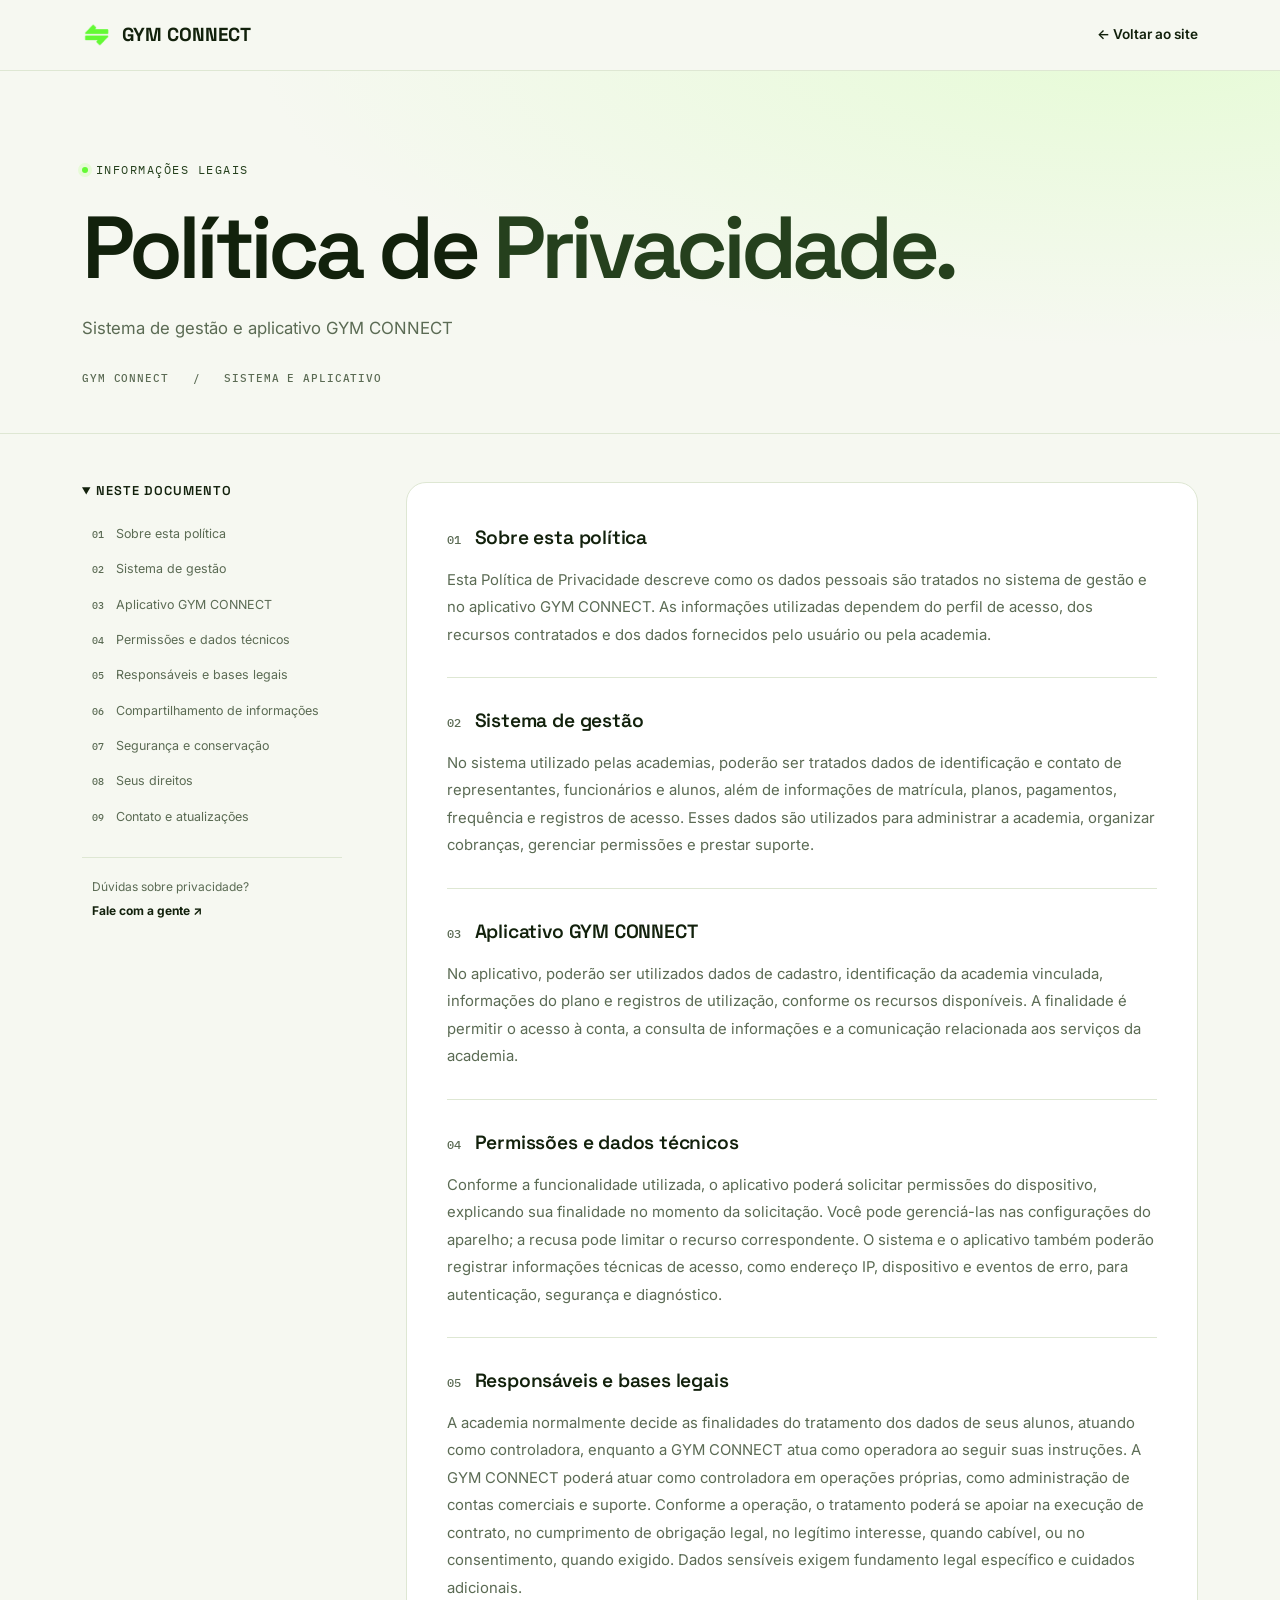
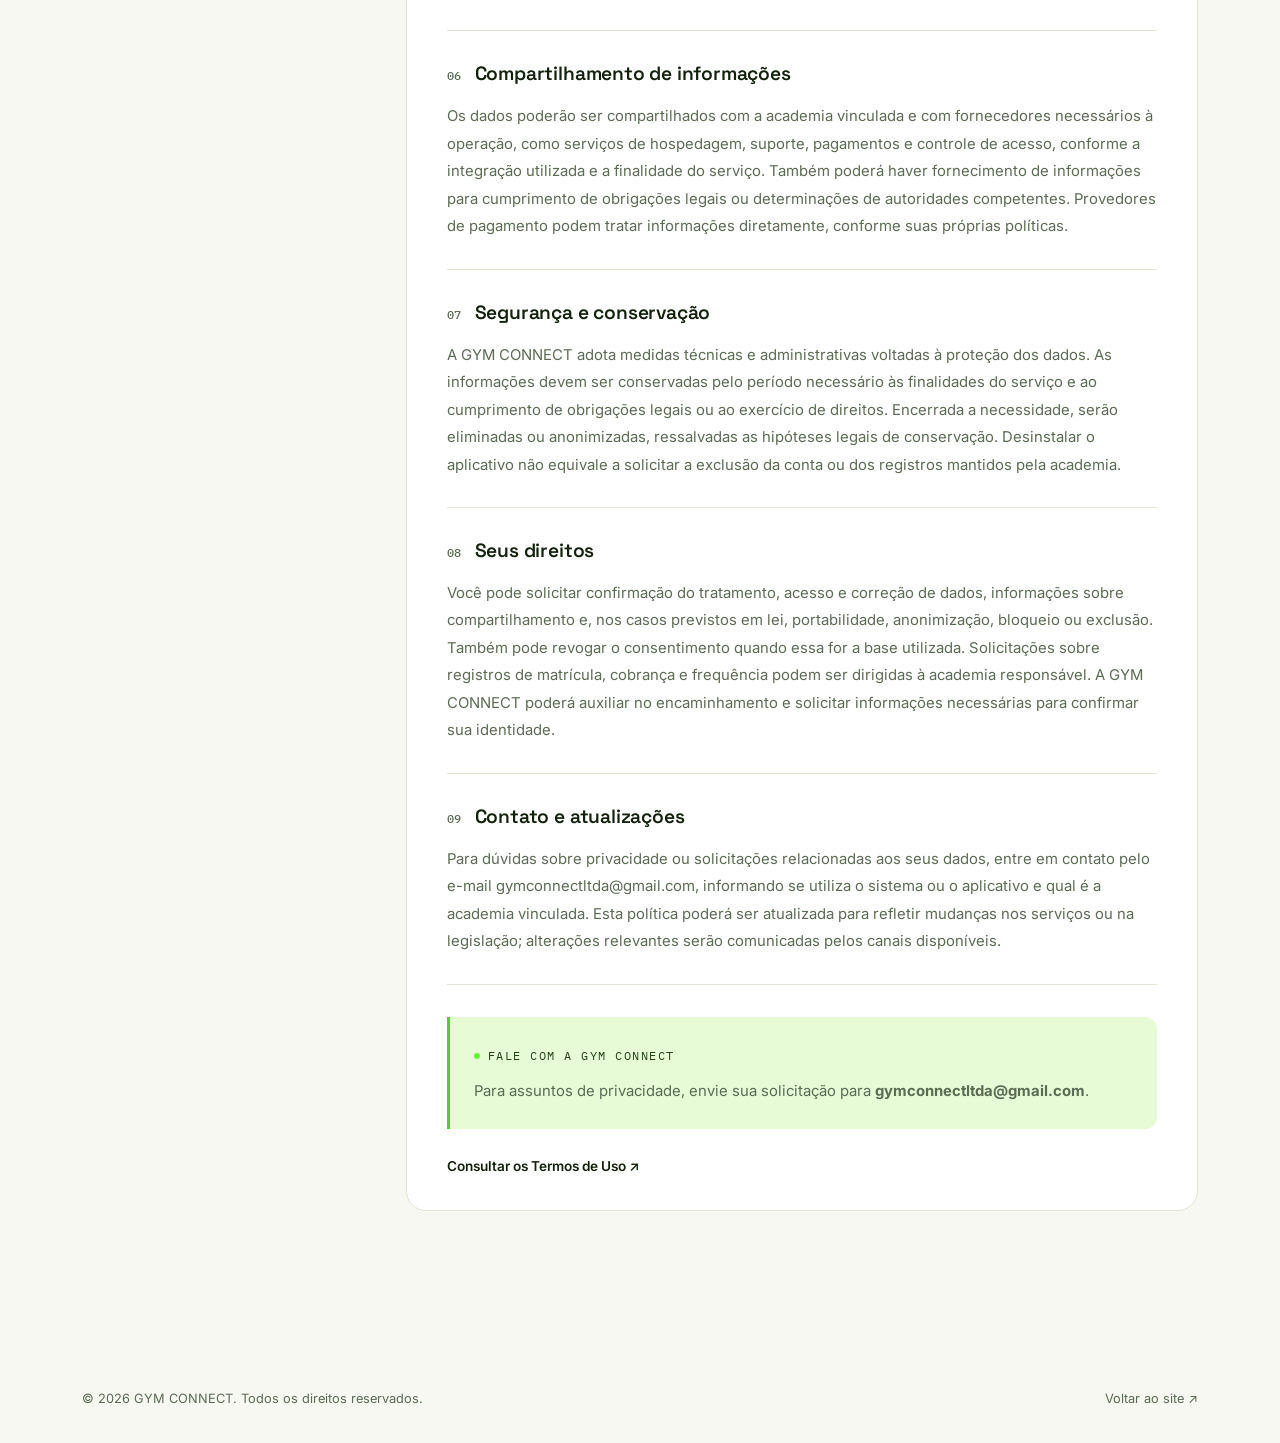
==== politica.html @ 322f6a2e "feat: create politcs" ====
<!doctype html>
<html lang="pt-BR">
  <head>
    <meta charset="UTF-8" />
    <meta name="viewport" content="width=device-width, initial-scale=1.0" />
    <title>Política de Privacidade — GYM CONNECT</title>
    <meta
      name="description"
      content="Política de Privacidade do sistema e do aplicativo GYM CONNECT."
    />
    <link rel="preconnect" href="https://fonts.googleapis.com" />
    <link rel="preconnect" href="https://fonts.gstatic.com" crossorigin />
    <link
      href="https://fonts.googleapis.com/css2?family=Space+Grotesk:wght@500;600;700&family=Inter:wght@400;500;600;700&family=IBM+Plex+Mono:wght@500&display=swap"
      rel="stylesheet"
    />
    <link rel="stylesheet" href="./assets/css/style.css" />
    <link rel="stylesheet" href="./assets/css/termos.css" />
  </head>
  <body id="topo">
    <a class="skip" href="#conteudo">Pular para a política</a>
    <header class="nav legal-nav">
      <div class="wrap nav-inner">
        <a href="./index.html" class="logo"
          ><span class="logo-mark"
            ><img src="./assets/img/logo.webp" alt="" /></span
          ><span class="logo-text">GYM CONNECT</span></a
        ><a class="back" href="./index.html">← Voltar ao site</a>
      </div>
    </header>
    <main id="conteudo">
      <div class="legal-hero">
        <div class="wrap">
          <span class="eyebrow">Informações legais</span>
          <h1>Política de <span>Privacidade.</span></h1>
          <p>Sistema de gestão e aplicativo GYM CONNECT</p>
          <div class="legal-meta">
            GYM CONNECT &nbsp; / &nbsp; Sistema e aplicativo
          </div>
        </div>
      </div>
      <div class="wrap legal-layout">
        <aside>
          <nav aria-label="Índice da política">
            <details open>
              <summary>Neste documento</summary>
              <ol>
                <li>
                  <a href="#visao-geral"><span>01</span> Sobre esta política</a>
                </li>
                <li>
                  <a href="#sistema"><span>02</span> Sistema de gestão</a>
                </li>
                <li>
                  <a href="#aplicativo"
                    ><span>03</span> Aplicativo GYM CONNECT</a
                  >
                </li>
                <li>
                  <a href="#permissoes"
                    ><span>04</span> Permissões e dados técnicos</a
                  >
                </li>
                <li>
                  <a href="#responsaveis"
                    ><span>05</span> Responsáveis e bases legais</a
                  >
                </li>
                <li>
                  <a href="#compartilhamento"
                    ><span>06</span> Compartilhamento de informações</a
                  >
                </li>
                <li>
                  <a href="#armazenamento"
                    ><span>07</span> Segurança e conservação</a
                  >
                </li>
                <li>
                  <a href="#direitos"><span>08</span> Seus direitos</a>
                </li>
                <li>
                  <a href="#contato"><span>09</span> Contato e atualizações</a>
                </li>
              </ol>
            </details>
          </nav>
          <a class="legal-help" href="mailto:gymconnectltda@gmail.com"
            >Dúvidas sobre privacidade?<strong>Fale com a gente ↗</strong></a
          >
        </aside>
        <article aria-label="Política de Privacidade">
          <section id="visao-geral">
            <h2><span>01</span> Sobre esta política</h2>
            <p>
              Esta Pol&#237;tica de Privacidade descreve como os dados pessoais
              s&#227;o tratados no sistema de gest&#227;o e no aplicativo GYM
              CONNECT. As informa&#231;&#245;es utilizadas dependem do perfil de
              acesso, dos recursos contratados e dos dados fornecidos pelo
              usu&#225;rio ou pela academia.
            </p>
          </section>
          <section id="sistema">
            <h2><span>02</span> Sistema de gestão</h2>
            <p>
              No sistema utilizado pelas academias, poder&#227;o ser tratados
              dados de identifica&#231;&#227;o e contato de representantes,
              funcion&#225;rios e alunos, al&#233;m de informa&#231;&#245;es de
              matr&#237;cula, planos, pagamentos, frequ&#234;ncia e registros de
              acesso. Esses dados s&#227;o utilizados para administrar a
              academia, organizar cobran&#231;as, gerenciar permiss&#245;es e
              prestar suporte.
            </p>
          </section>
          <section id="aplicativo">
            <h2><span>03</span> Aplicativo GYM CONNECT</h2>
            <p>
              No aplicativo, poder&#227;o ser utilizados dados de cadastro,
              identifica&#231;&#227;o da academia vinculada,
              informa&#231;&#245;es do plano e registros de
              utiliza&#231;&#227;o, conforme os recursos dispon&#237;veis. A
              finalidade &#233; permitir o acesso &#224; conta, a consulta de
              informa&#231;&#245;es e a comunica&#231;&#227;o relacionada aos
              servi&#231;os da academia.
            </p>
          </section>
          <section id="permissoes">
            <h2><span>04</span> Permissões e dados técnicos</h2>
            <p>
              Conforme a funcionalidade utilizada, o aplicativo poder&#225;
              solicitar permiss&#245;es do dispositivo, explicando sua
              finalidade no momento da solicita&#231;&#227;o. Voc&#234; pode
              gerenci&#225;-las nas configura&#231;&#245;es do aparelho; a
              recusa pode limitar o recurso correspondente. O sistema e o
              aplicativo tamb&#233;m poder&#227;o registrar
              informa&#231;&#245;es t&#233;cnicas de acesso, como endere&#231;o
              IP, dispositivo e eventos de erro, para autentica&#231;&#227;o,
              seguran&#231;a e diagn&#243;stico.
            </p>
          </section>
          <section id="responsaveis">
            <h2><span>05</span> Responsáveis e bases legais</h2>
            <p>
              A academia normalmente decide as finalidades do tratamento dos
              dados de seus alunos, atuando como controladora, enquanto a GYM
              CONNECT atua como operadora ao seguir suas instru&#231;&#245;es. A
              GYM CONNECT poder&#225; atuar como controladora em
              opera&#231;&#245;es pr&#243;prias, como administra&#231;&#227;o de
              contas comerciais e suporte. Conforme a opera&#231;&#227;o, o
              tratamento poder&#225; se apoiar na execu&#231;&#227;o de
              contrato, no cumprimento de obriga&#231;&#227;o legal, no
              leg&#237;timo interesse, quando cab&#237;vel, ou no consentimento,
              quando exigido. Dados sens&#237;veis exigem fundamento legal
              espec&#237;fico e cuidados adicionais.
            </p>
          </section>
          <section id="compartilhamento">
            <h2><span>06</span> Compartilhamento de informações</h2>
            <p>
              Os dados poder&#227;o ser compartilhados com a academia vinculada
              e com fornecedores necess&#225;rios &#224; opera&#231;&#227;o,
              como servi&#231;os de hospedagem, suporte, pagamentos e controle
              de acesso, conforme a integra&#231;&#227;o utilizada e a
              finalidade do servi&#231;o. Tamb&#233;m poder&#225; haver
              fornecimento de informa&#231;&#245;es para cumprimento de
              obriga&#231;&#245;es legais ou determina&#231;&#245;es de
              autoridades competentes. Provedores de pagamento podem tratar
              informa&#231;&#245;es diretamente, conforme suas pr&#243;prias
              pol&#237;ticas.
            </p>
          </section>
          <section id="armazenamento">
            <h2><span>07</span> Segurança e conservação</h2>
            <p>
              A GYM CONNECT adota medidas t&#233;cnicas e administrativas
              voltadas &#224; prote&#231;&#227;o dos dados. As
              informa&#231;&#245;es devem ser conservadas pelo per&#237;odo
              necess&#225;rio &#224;s finalidades do servi&#231;o e ao
              cumprimento de obriga&#231;&#245;es legais ou ao exerc&#237;cio de
              direitos. Encerrada a necessidade, ser&#227;o eliminadas ou
              anonimizadas, ressalvadas as hip&#243;teses legais de
              conserva&#231;&#227;o. Desinstalar o aplicativo n&#227;o equivale
              a solicitar a exclus&#227;o da conta ou dos registros mantidos
              pela academia.
            </p>
          </section>
          <section id="direitos">
            <h2><span>08</span> Seus direitos</h2>
            <p>
              Voc&#234; pode solicitar confirma&#231;&#227;o do tratamento,
              acesso e corre&#231;&#227;o de dados, informa&#231;&#245;es sobre
              compartilhamento e, nos casos previstos em lei, portabilidade,
              anonimiza&#231;&#227;o, bloqueio ou exclus&#227;o. Tamb&#233;m
              pode revogar o consentimento quando essa for a base utilizada.
              Solicita&#231;&#245;es sobre registros de matr&#237;cula,
              cobran&#231;a e frequ&#234;ncia podem ser dirigidas &#224;
              academia respons&#225;vel. A GYM CONNECT poder&#225; auxiliar no
              encaminhamento e solicitar informa&#231;&#245;es necess&#225;rias
              para confirmar sua identidade.
            </p>
          </section>
          <section id="contato">
            <h2><span>09</span> Contato e atualizações</h2>
            <p>
              Para d&#250;vidas sobre privacidade ou solicita&#231;&#245;es
              relacionadas aos seus dados, entre em contato pelo e-mail
              gymconnectltda@gmail.com, informando se utiliza o sistema ou o
              aplicativo e qual &#233; a academia vinculada. Esta pol&#237;tica
              poder&#225; ser atualizada para refletir mudan&#231;as nos
              servi&#231;os ou na legisla&#231;&#227;o; altera&#231;&#245;es
              relevantes ser&#227;o comunicadas pelos canais dispon&#237;veis.
            </p>
          </section>
          <div class="acceptance">
            <span class="eyebrow">Fale com a GYM CONNECT</span>
            <p>
              Para assuntos de privacidade, envie sua solicitação para
              <a href="mailto:gymconnectltda@gmail.com"
                ><strong>gymconnectltda@gmail.com</strong></a
              >.
            </p>
          </div>
          <a class="back" href="./termos.html">Consultar os Termos de Uso ↗</a>
        </article>
      </div>
    </main>
    <footer>
      <div class="wrap foot-bottom">
        <span>© 2026 GYM CONNECT. Todos os direitos reservados.</span
        ><a href="./index.html">Voltar ao site ↗</a>
      </div>
    </footer>
  </body>
</html>
---- assets/css/style.css ----
:root{
  --bg:#F6F8F1;
  --paper:#FFFFFF;
  --ink:#12210C;
  --forest:#1B2F15;
  --forest-2:#25401D;
  --lime:#64FA35;
  --lime-dim:#4FD227;
  --lime-soft:#E6FBD6;
  --line:#DEE7D3;
  --muted:#5B6B54;
  --muted-2:#9CB08F;
  --radius:20px;
  --disp:'Space Grotesk', sans-serif;
  --body:'Inter', sans-serif;
  --mono:'IBM Plex Mono', monospace;
}
*{box-sizing:border-box; margin:0; padding:0;}
html{scroll-behavior:smooth;}
body{
  background:var(--bg);
  color:var(--ink);
  font-family:var(--body);
  line-height:1.55;
  -webkit-font-smoothing:antialiased;
  overflow-x:hidden;
}
@media (prefers-reduced-motion: reduce){
  html{scroll-behavior:auto;}
  *{animation-duration:0.001ms !important; transition-duration:0.001ms !important;}
}
img,svg{display:block; max-width:100%;}
a{color:inherit; text-decoration:none;}
ul{list-style:none;}
section{position:relative;}
h1,h2,h3{font-family:var(--disp); font-weight:600; letter-spacing:-0.01em;}
.eyebrow{
  font-family:var(--mono); font-size:0.78rem; letter-spacing:0.12em; text-transform:uppercase;
  color:var(--forest-2); display:inline-flex; align-items:center; gap:8px;
}
.eyebrow::before{content:''; width:6px; height:6px; border-radius:50%; background:var(--lime); box-shadow:0 0 0 4px var(--lime-soft);}
.eyebrow.on-dark{color:var(--lime);}
.eyebrow.on-dark::before{box-shadow:0 0 0 4px rgba(100,250,53,0.18);}
.wrap{max-width:1180px; margin:0 auto; padding:0 32px;}
:focus-visible{outline:2px solid var(--forest-2); outline-offset:3px;}
button, .btn{font-family:var(--body); cursor:pointer;}

/* ---------- Buttons ---------- */
.btn{
  display:inline-flex; align-items:center; justify-content:center; gap:8px;
  padding:14px 26px; border-radius:100px; font-weight:600; font-size:0.95rem;
  border:1px solid transparent; transition:transform .25s ease, box-shadow .25s ease, background .25s ease;
  white-space:nowrap;
}
.btn-primary{background:var(--ink); color:var(--lime);}
.btn-primary:hover{transform:translateY(-2px); box-shadow:0 10px 24px rgba(18,33,12,0.25);}
.btn-primary svg{transition:transform .25s ease;}
.btn-primary:hover svg{transform:translateX(3px);}
.btn-ghost{background:transparent; color:var(--ink); border-color:var(--line);}
.btn-ghost:hover{border-color:var(--ink);}
.btn-lime{background:var(--lime); color:var(--ink);}
.btn-lime:hover{transform:translateY(-2px); box-shadow:0 12px 28px rgba(100,250,53,0.35);}
.btn-outline-dark{background:transparent; color:var(--lime); border-color:rgba(100,250,53,0.4);}
.btn-outline-dark:hover{background:rgba(100,250,53,0.08); border-color:var(--lime);}

/* ---------- Checkpoint rail (signature element) ---------- */
.rail{
  position:fixed; left:26px; top:50%; transform:translateY(-50%);
  display:flex; flex-direction:column; align-items:center; gap:0;
  z-index:40;
}
.rail-node{
  width:9px; height:9px; border-radius:50%; background:var(--line);
  position:relative; transition:background .4s ease, box-shadow .4s ease, transform .4s ease;
}
.rail-node::after{
  content:attr(data-label); position:absolute; left:20px; top:50%; transform:translateY(-50%);
  font-family:var(--mono); font-size:0.68rem; letter-spacing:0.06em; color:var(--muted);
  white-space:nowrap; opacity:0; transition:opacity .3s ease; pointer-events:none;
}
.rail-node.active{background:var(--lime); box-shadow:0 0 0 5px var(--lime-soft); transform:scale(1.15);}
.rail-node.active::after{opacity:1;}
.rail-line{width:1px; height:34px; background:var(--line);}
@media (max-width:1150px){ .rail{display:none;} }

/* ---------- Nav ---------- */
header.nav{
  position:fixed; top:0; left:0; right:0; z-index:50;
  padding:20px 0; transition:background .35s ease, padding .35s ease, box-shadow .35s ease, border-color .35s ease;
  border-bottom:1px solid transparent;
}
header.nav.scrolled{background:rgba(246,248,241,0.86); backdrop-filter:blur(14px); -webkit-backdrop-filter:blur(14px); padding:14px 0; border-color:var(--line);}
.nav-inner{display:flex; align-items:center; justify-content:space-between; gap:24px; flex-wrap:nowrap;}
.logo{display:flex; align-items:center; gap:10px; font-family:var(--disp); font-weight:700; font-size:1.18rem; min-width:0;}
.logo-mark{width:30px; height:30px; flex-shrink:0; display:flex; align-items:center; justify-content:center;}
.logo-mark img{width:100%; height:100%; object-fit:contain; display:block;}
.logo-text{white-space:nowrap; overflow:hidden; text-overflow:ellipsis;}
.nav-links{display:flex; align-items:center; gap:34px; font-size:0.93rem; font-weight:500;}
.nav-links a{position:relative; padding:4px 0; color:var(--ink);}
.nav-links a::after{content:''; position:absolute; left:0; bottom:0; width:0; height:1.5px; background:var(--lime-dim); transition:width .25s ease;}
.nav-links a:hover::after{width:100%;}
.nav-cta{display:flex; align-items:center; gap:10px; font-size:0.93rem; font-weight:600; white-space:nowrap; flex-shrink:0;}
.nav-link-plain{color:var(--ink); opacity:0.8; transition:opacity .2s ease;}
.nav-link-plain:hover{opacity:1;}
.nav-cta-sep{color:var(--muted-2); font-weight:400;}
.nav-link-accent{color:var(--forest-2); position:relative; padding-bottom:2px;}
.nav-link-accent::after{content:''; position:absolute; left:0; bottom:0; width:0; height:1.5px; background:var(--lime-dim); transition:width .25s ease;}
.nav-link-accent:hover::after{width:100%;}
.nav-toggle{display:none; background:none; border:none; padding:6px; flex-shrink:0;}
.nav-toggle span{display:block; width:22px; height:2px; background:var(--ink); margin:5px 0; transition:all .3s ease;}
.mobile-auth{display:flex; flex-direction:column; align-items:flex-start; gap:16px; margin-top:6px;}
.mobile-auth .nav-link-plain{font-family:var(--disp); font-size:1.3rem; font-weight:600; opacity:1;}
.mobile-auth .btn{width:100%; justify-content:center;}
@media (max-width:920px){
  .nav-links{display:none;}
  .nav-toggle{display:block;}
}
@media (max-width:640px){
  .nav-cta{display:none;}
}

.mobile-menu{
  position:fixed; inset:0; background:var(--bg); z-index:60; padding:100px 32px 40px;
  display:flex; flex-direction:column; gap:28px; transform:translateY(-100%); transition:transform .4s ease;
}
.mobile-menu.open{transform:translateY(0);}
.mobile-menu a{font-family:var(--disp); font-size:1.6rem; font-weight:600;}
.mobile-close{position:absolute; top:22px; right:28px; background:none; border:none; font-size:1.8rem; line-height:1;}

/* ---------- Reveal ---------- */
.reveal{opacity:0; transform:translateY(26px); transition:opacity .8s ease, transform .8s ease;}
.reveal.in-view{opacity:1; transform:translateY(0);}
.reveal-delay-1{transition-delay:.08s;}
.reveal-delay-2{transition-delay:.16s;}
.reveal-delay-3{transition-delay:.24s;}

/* ---------- Hero ---------- */
.hero{padding:180px 0 100px; position:relative; overflow:hidden;}
.hero-grid-bg{
  position:absolute; inset:0; z-index:0; opacity:0.5;
  background-image:linear-gradient(var(--line) 1px, transparent 1px), linear-gradient(90deg, var(--line) 1px, transparent 1px);
  background-size:64px 64px;
  mask-image:radial-gradient(ellipse 60% 50% at 70% 20%, black 10%, transparent 70%);
}
.hero-inner{position:relative; z-index:1; display:grid; grid-template-columns:1.05fr 0.95fr; gap:40px; align-items:center;}
.hero-copy h1{
  font-size:clamp(2.4rem, 4.4vw, 3.7rem); line-height:1.06; margin:20px 0 22px; max-width:12ch;
}
.hero-copy h1 .hl{color:var(--forest-2); position:relative; white-space:nowrap;}
.hero-copy h1 .hl::after{
  content:''; position:absolute; left:0; right:0; bottom:6px; height:12px; background:var(--lime); z-index:-1; opacity:0.55;
}
.hero-copy p.lead{font-size:1.13rem; color:var(--muted); max-width:44ch; margin-bottom:34px;}
.hero-ctas{display:flex; gap:14px; flex-wrap:wrap; margin-bottom:38px;}
.hero-trust{display:flex; align-items:center; gap:18px; font-family:var(--mono); font-size:0.76rem; color:var(--muted); letter-spacing:0.03em;}
.hero-trust .dot{width:5px; height:5px; border-radius:50%; background:var(--muted-2);}

.hero-visual{position:relative;}
.dash-card{
  background:var(--paper); border-radius:22px; border:1px solid var(--line);
  box-shadow:0 30px 70px -25px rgba(18,33,12,0.28);
  overflow:hidden; transform:rotate(1.2deg);
  position:relative; z-index:1;
}
.dash-topbar{display:flex; align-items:center; gap:8px; padding:14px 18px; border-bottom:1px solid var(--line);}
.dash-topbar .tdot{width:8px; height:8px; border-radius:50%; background:var(--line);}
.dash-topbar .tlabel{margin-left:8px; font-family:var(--mono); font-size:0.72rem; color:var(--muted-2);}
.dash-body{display:grid; grid-template-columns:74px 1fr; min-height:280px;}
.dash-side{background:var(--forest); padding:18px 0; display:flex; flex-direction:column; align-items:center; gap:18px;}
.dash-side .ic{width:30px; height:30px; border-radius:9px; background:rgba(255,255,255,0.08); display:flex; align-items:center; justify-content:center;}
.dash-side .ic.active{background:var(--lime);}
.dash-main{padding:20px;}
.dash-kpis{display:grid; grid-template-columns:repeat(3,1fr); gap:10px; margin-bottom:16px;}
.kpi{background:var(--bg); border-radius:12px; padding:12px;}
.kpi .n{font-family:var(--disp); font-size:1.35rem; font-weight:700;}
.kpi .l{font-family:var(--mono); font-size:0.62rem; color:var(--muted); text-transform:uppercase; letter-spacing:0.04em; margin-top:2px;}
.dash-chart{background:var(--bg); border-radius:12px; padding:14px; display:flex; align-items:flex-end; gap:6px; height:96px;}
.dash-chart i{flex:1; background:linear-gradient(180deg, var(--lime), var(--lime-dim)); border-radius:4px 4px 0 0; opacity:0.9;}
.float-chip{
  position:absolute; background:var(--paper); border:1px solid var(--line); border-radius:14px;
  padding:10px 14px; box-shadow:0 16px 34px -14px rgba(18,33,12,0.3); display:flex; align-items:center; gap:10px;
  animation:floaty 5s ease-in-out infinite; z-index:2;
}
.float-chip .fdot{width:8px; height:8px; border-radius:50%; background:var(--lime);}
.float-chip span{font-family:var(--mono); font-size:0.72rem; font-weight:500;}
.chip-access{top:-18px; right:-14px; animation-delay:0.3s;}
.chip-pay{bottom:20px; left:-30px; animation-delay:1.1s;}
@keyframes floaty{0%,100%{transform:translateY(0);}50%{transform:translateY(-10px);}}
@media (max-width:920px){
  .hero{padding:130px 0 70px;}
  .hero-inner{grid-template-columns:1fr; gap:56px;}
  .hero-copy h1{max-width:none;}
  .float-chip{display:none;}
}

/* ---------- Section shell ---------- */
.section{padding:120px 0;}
.section-head{max-width:640px; margin-bottom:64px;}
.section-head h2{font-size:clamp(1.9rem, 3vw, 2.6rem); margin-top:16px; line-height:1.15;}
.section-head p{color:var(--muted); font-size:1.05rem; margin-top:16px;}
@media (max-width:720px){ .section{padding:80px 0;} .section-head{margin-bottom:44px;} }

/* ---------- Problem section ---------- */
.problem{background:var(--paper); border-top:1px solid var(--line); border-bottom:1px solid var(--line);}
.problem-grid{display:grid; grid-template-columns:repeat(4,1fr); gap:1px; background:var(--line); border:1px solid var(--line); border-radius:var(--radius); overflow:hidden;}
.problem-cell{background:var(--paper); padding:30px 26px; min-height:170px; display:flex; flex-direction:column; justify-content:space-between;}
.problem-cell .pi{width:34px; height:34px;}
.problem-cell p{font-size:0.95rem; font-weight:500; margin-top:20px;}
@media (max-width:920px){ .problem-grid{grid-template-columns:repeat(2,1fr);} }
@media (max-width:560px){ .problem-grid{grid-template-columns:1fr;} }

.bridge{padding:90px 0; text-align:center;}
.bridge p{font-family:var(--disp); font-size:clamp(1.5rem,2.6vw,2.1rem); max-width:820px; margin:0 auto; line-height:1.3;}
.bridge p .lime{color:var(--forest-2); background:var(--lime-soft); padding:0 6px; border-radius:6px;}

/* ---------- Features bento ---------- */
.bento{display:grid; grid-template-columns:repeat(6,1fr); gap:20px;}
.feat{background:var(--paper); border:1px solid var(--line); border-radius:var(--radius); padding:30px; display:flex; flex-direction:column; transition:transform .3s ease, box-shadow .3s ease;}
.feat:hover{transform:translateY(-4px); box-shadow:0 22px 40px -22px rgba(18,33,12,0.25);}
.feat h3{font-size:1.2rem; margin:18px 0 8px;}
.feat p{color:var(--muted); font-size:0.94rem;}
.feat-icon{width:38px; height:38px; border-radius:11px; background:var(--lime-soft); display:flex; align-items:center; justify-content:center;}
.feat-icon svg{width:20px; height:20px;}
.f-1{grid-column:span 3; grid-row:span 2;}
.f-2{grid-column:span 3;}
.f-3{grid-column:span 2;}
.f-4{grid-column:span 2;}
.f-5{grid-column:span 2;}
.f-6{grid-column:span 3;}
.f-1{background:var(--forest); color:#fff; justify-content:space-between;}
.f-1 h3{color:#fff;}
.f-1 p{color:rgba(255,255,255,0.68);}
.f-1 .feat-icon{background:rgba(100,250,53,0.16);}
.mini-list{display:flex; flex-direction:column; gap:10px; margin-top:22px;}
.mini-list li{display:flex; align-items:center; gap:10px; font-family:var(--mono); font-size:0.78rem; color:rgba(255,255,255,0.75); padding:10px 12px; background:rgba(255,255,255,0.05); border-radius:10px;}
.mini-list li b{color:#fff; font-weight:600;}
.mini-list .ok{width:14px; height:14px; border-radius:50%; background:var(--lime); flex-shrink:0;}
@media (max-width:980px){
  .bento{grid-template-columns:repeat(2,1fr);}
  .f-1,.f-2,.f-3,.f-4,.f-5,.f-6{grid-column:span 2;}
  .f-1{grid-row:auto;}
}

/* ---------- Access control (signature section) ---------- */
.access{background:var(--forest); color:#fff; overflow:hidden; position:relative;}
.access::before{
  content:''; position:absolute; top:-30%; right:-10%; width:60%; height:160%;
  background:radial-gradient(circle, rgba(100,250,53,0.14), transparent 65%); pointer-events:none;
}
.access-inner{position:relative; z-index:1;}
.access .section-head p{color:rgba(255,255,255,0.65);}
.access .section-head h2{color:#fff;}
.flow{display:flex; align-items:stretch; gap:0; margin-top:20px; flex-wrap:wrap;}
.flow-step{
  flex:1; min-width:220px; background:rgba(255,255,255,0.04); border:1px solid rgba(255,255,255,0.1);
  border-radius:16px; padding:26px 22px; position:relative; transition:background .3s ease, border-color .3s ease;
}
.flow-step:hover{background:rgba(255,255,255,0.07); border-color:rgba(100,250,53,0.4);}
.flow-step .fn{font-family:var(--mono); font-size:0.72rem; color:var(--lime); letter-spacing:0.08em;}
.flow-step h4{font-family:var(--disp); font-size:1.08rem; margin:14px 0 8px; font-weight:600;}
.flow-step p{font-size:0.88rem; color:rgba(255,255,255,0.6);}
.flow-arrow{display:flex; align-items:center; justify-content:center; width:44px; flex-shrink:0; color:var(--lime); opacity:0.7;}
@media (max-width:860px){
  .flow{flex-direction:column;}
  .flow-arrow{width:100%; height:30px; transform:rotate(90deg);}
}
.access-tag{
  display:inline-flex; align-items:center; gap:8px; margin-top:56px; padding:10px 16px;
  border:1px solid rgba(100,250,53,0.35); border-radius:100px; font-family:var(--mono); font-size:0.78rem; color:var(--lime);
}

/* ---------- Watermark logo (brand accent) ---------- */
.watermark{
  position:absolute; z-index:0; pointer-events:none; user-select:none;
  filter:brightness(0) saturate(100%) invert(1);
}
.access .watermark{
  right:-6%; top:50%; transform:translateY(-50%) rotate(-6deg);
  width:min(48vw, 620px); opacity:0.06; mix-blend-mode:screen;
}
.hero .watermark{
  left:-8%; bottom:-18%; width:min(38vw, 460px); opacity:0.05;
  filter:brightness(0) saturate(100%);
}
@media (max-width:920px){
  .access .watermark{width:70vw; opacity:0.05; right:-20%;}
  .hero .watermark{display:none;}
}

/* ---------- Feature detail rows (alunos / financeiro / filiais) ---------- */
.detail-row{display:grid; grid-template-columns:1fr 1fr; gap:70px; align-items:center; padding:100px 0; border-top:1px solid var(--line);}
.detail-row.rev{grid-template-columns:1fr 1fr;}
.detail-row.rev .detail-visual{order:2;}
.detail-row.rev .detail-copy{order:1;}
.detail-copy h3{font-size:clamp(1.6rem,2.6vw,2.15rem); margin:16px 0 16px; line-height:1.2;}
.detail-copy p{color:var(--muted); font-size:1.02rem; margin-bottom:22px; max-width:46ch;}
.detail-copy ul{display:flex; flex-direction:column; gap:12px;}
.detail-copy li{display:flex; align-items:flex-start; gap:10px; font-size:0.94rem;}
.detail-copy li svg{flex-shrink:0; margin-top:2px;}
@media (max-width:900px){
  .detail-row, .detail-row.rev{grid-template-columns:1fr; gap:36px; padding:70px 0;}
  .detail-row.rev .detail-visual{order:1;}
  .detail-row.rev .detail-copy{order:2;}
}

.panel{background:var(--paper); border:1px solid var(--line); border-radius:var(--radius); padding:22px; box-shadow:0 26px 60px -30px rgba(18,33,12,0.25);}
.panel-head{display:flex; justify-content:space-between; align-items:center; margin-bottom:16px;}
.panel-head .ptitle{font-family:var(--mono); font-size:0.72rem; color:var(--muted); text-transform:uppercase; letter-spacing:0.05em;}
.row-item{display:flex; align-items:center; gap:12px; padding:12px; border-radius:10px; background:var(--bg); margin-bottom:8px;}
.avatar{width:32px; height:32px; border-radius:50%; background:var(--lime-soft); flex-shrink:0;}
.row-item .rt{flex:1;}
.row-item .rt .rname{font-size:0.88rem; font-weight:600;}
.row-item .rt .rsub{font-size:0.74rem; color:var(--muted);}
.status{font-family:var(--mono); font-size:0.68rem; padding:4px 9px; border-radius:100px;}
.status.ok{background:var(--lime-soft); color:var(--forest-2);}
.status.warn{background:#FFE9C7; color:#8A5A00;}

.fin-graph{display:flex; align-items:flex-end; gap:8px; height:150px; padding:10px 4px;}
.fin-graph .bar{flex:1; border-radius:6px 6px 0 0; background:var(--line); position:relative;}
.fin-graph .bar.up{background:linear-gradient(180deg, var(--lime), var(--lime-dim));}
.branch-map{position:relative; height:220px; background:var(--bg); border-radius:14px; overflow:hidden;}
.branch-pin{position:absolute; width:14px; height:14px; border-radius:50%; background:var(--forest-2); box-shadow:0 0 0 6px var(--lime-soft);}
.branch-pin::after{content:attr(data-city); position:absolute; top:20px; left:50%; transform:translateX(-50%); font-family:var(--mono); font-size:0.65rem; white-space:nowrap; color:var(--muted);}

/* ---------- Benefits ---------- */
.benefits{background:var(--paper); border-top:1px solid var(--line); border-bottom:1px solid var(--line);}
.benefit-grid{display:grid; grid-template-columns:repeat(4,1fr); gap:1px; background:var(--line); border-radius:var(--radius); overflow:hidden; border:1px solid var(--line);}
.benefit{background:var(--paper); padding:32px 24px;}
.benefit .bnum{font-family:var(--mono); font-size:0.7rem; color:var(--lime-dim);}
.benefit h4{font-family:var(--disp); font-size:1.05rem; margin:14px 0 8px;}
.benefit p{font-size:0.88rem; color:var(--muted);}
@media (max-width:920px){ .benefit-grid{grid-template-columns:repeat(2,1fr);} }
@media (max-width:560px){ .benefit-grid{grid-template-columns:1fr;} }

/* ---------- Social proof placeholder ---------- */
.proof{text-align:center;}
.proof-box{
  border:1px dashed var(--muted-2); border-radius:var(--radius); padding:60px 30px; max-width:720px; margin:0 auto;
  background:repeating-linear-gradient(135deg, var(--paper), var(--paper) 10px, #F0F5EA 10px, #F0F5EA 11px);
}
.proof-box h3{font-size:1.3rem; margin-bottom:10px;}
.proof-box p{color:var(--muted); max-width:44ch; margin:0 auto;}

/* ---------- Final CTA ---------- */
.final-cta{background:var(--ink); color:#fff; border-radius:28px; margin:0 32px 0; padding:80px 50px; text-align:center; position:relative; overflow:hidden;}
.final-cta::before{content:''; position:absolute; inset:0; background:radial-gradient(ellipse 60% 80% at 50% -10%, rgba(100,250,53,0.22), transparent 60%);}
.final-cta-inner{position:relative; z-index:1;}
.final-cta h2{font-size:clamp(2rem,4vw,2.9rem); max-width:16ch; margin:18px auto 20px; line-height:1.1;}
.final-cta p{color:rgba(255,255,255,0.65); max-width:46ch; margin:0 auto 34px;}
.final-cta .btns{display:flex; gap:14px; justify-content:center; flex-wrap:wrap;}

/* ---------- Footer ---------- */
footer{padding:70px 0 34px;}
.foot-top{display:grid; grid-template-columns:1.4fr repeat(3,1fr); gap:40px; padding-bottom:50px; border-bottom:1px solid var(--line);}
.foot-brand p{color:var(--muted); font-size:0.9rem; margin-top:14px; max-width:32ch;}
.foot-col h5{font-family:var(--mono); font-size:0.72rem; text-transform:uppercase; letter-spacing:0.06em; color:var(--muted); margin-bottom:16px;}
.foot-col ul{display:flex; flex-direction:column; gap:10px;}
.foot-col a{font-size:0.9rem; color:var(--ink); opacity:0.8; word-break:break-word;}
.foot-col a:hover{opacity:1; color:var(--forest-2);}
.foot-bottom{display:flex; justify-content:space-between; align-items:center; padding-top:28px; font-size:0.8rem; color:var(--muted); flex-wrap:wrap; gap:14px;}
@media (max-width:800px){ .foot-top{grid-template-columns:1fr 1fr; gap:32px;} .final-cta{margin:0 16px; padding:60px 26px;} }

/* ---------- Modal: Agendar demonstração ---------- */
.modal-overlay{
  position:fixed; inset:0; z-index:200; display:flex; align-items:center; justify-content:center; padding:20px;
  background:rgba(18,33,12,0.55); backdrop-filter:blur(6px); -webkit-backdrop-filter:blur(6px);
  opacity:0; visibility:hidden; pointer-events:none; transition:opacity .3s ease, visibility .3s ease;
}
.modal-overlay.open{opacity:1; visibility:visible; pointer-events:auto;}
.modal-box{
  background:var(--paper); border-radius:var(--radius); padding:36px; max-width:420px; width:100%;
  max-height:88vh; overflow-y:auto; position:relative; box-shadow:0 40px 90px -30px rgba(18,33,12,0.4);
  transform:translateY(16px) scale(0.98); transition:transform .3s ease;
}
.modal-overlay.open .modal-box{transform:translateY(0) scale(1);}
.modal-close{
  position:absolute; top:14px; right:14px; width:34px; height:34px; border-radius:50%;
  background:var(--bg); border:1px solid var(--line); font-size:1.4rem; line-height:1; color:var(--muted);
  display:flex; align-items:center; justify-content:center; cursor:pointer; transition:color .2s ease, border-color .2s ease;
}
.modal-close:hover{color:var(--ink); border-color:var(--ink);}
.modal-box h3{font-size:1.4rem; margin:14px 0 8px; line-height:1.22; font-family:var(--disp);}
.modal-sub{color:var(--muted); font-size:0.92rem; margin-bottom:24px;}
.modal-form{display:flex; flex-direction:column; gap:16px;}
.modal-form[hidden]{display:none;}
.modal-form .field{display:flex; flex-direction:column; gap:6px;}
.modal-form label{font-family:var(--mono); font-size:0.7rem; text-transform:uppercase; letter-spacing:0.05em; color:var(--muted);}
.modal-form input{
  padding:13px 14px; border-radius:12px; border:1px solid var(--line); background:var(--bg);
  font-family:var(--body); font-size:0.95rem; color:var(--ink); transition:border-color .2s ease, background .2s ease;
  width:100%;
}
.modal-form input:focus{outline:none; border-color:var(--lime-dim); background:var(--paper);}
.modal-submit{width:100%; justify-content:center; margin-top:4px;}
.modal-success{display:flex; flex-direction:column; align-items:center; text-align:center; padding:16px 4px 4px;}
.modal-success[hidden]{display:none;}
.modal-success svg{margin:0 auto;}
.modal-success h4{font-family:var(--disp); font-size:1.2rem; margin:14px 0 6px; width:100%;}
.modal-success p{color:var(--muted); font-size:0.92rem; max-width:32ch; margin:0 auto;}
body.modal-open{overflow:hidden;}
@media (max-width:480px){
  .modal-box{padding:26px 20px; border-radius:16px;}
}

/* ---------- Correções gerais de responsividade (mobile) ---------- */
@media (max-width:600px){
  .nav-inner{gap:10px;}
  .btn{white-space:normal;}
}
@media (max-width:480px){
  .wrap{padding:0 20px;}

  /* Header: logo nunca quebra linha, encolhe o quanto precisar */
  .nav-inner{gap:8px;}
  .logo{font-size:clamp(0.92rem, 4.6vw, 1.02rem); gap:8px;}
  .logo-mark{width:26px; height:26px;}

  /* Hero */
  .hero{padding:112px 0 56px;}
  .hero-copy h1{font-size:clamp(1.9rem,8vw,2.4rem); margin:16px 0 16px;}
  .hero-copy p.lead{font-size:1rem; margin-bottom:26px;}
  .hero-ctas{flex-direction:column; align-items:stretch; gap:12px; margin-bottom:28px;}
  .hero-ctas .btn{width:100%; text-align:center;}
  .dash-body{grid-template-columns:56px 1fr;}
  .dash-kpis{gap:6px;}
  .kpi{padding:9px;}
  .kpi .n{font-size:1.08rem;}
  .kpi .l{font-size:0.56rem;}

  /* Fluxo de acesso (cards que tinham min-width fixo e vazavam a tela) */
  .flow-step{min-width:0;}

  /* Blocos de detalhe (alunos/financeiro/filiais) */
  .detail-row, .detail-row.rev{padding:52px 0;}
  .detail-copy h3{font-size:1.5rem;}

  /* CTA final */
  .final-cta{margin:0 12px; padding:48px 20px; border-radius:20px;}
  .final-cta .btns{flex-direction:column; width:100%;}
  .final-cta .btns .btn{width:100%;}

  /* Rodapé: fontes menores, sem estourar largura da tela */
  footer{padding:56px 0 28px;}
  .foot-brand .logo{font-size:1.05rem;}
  .foot-brand p{font-size:0.85rem; max-width:none;}
  .foot-top{grid-template-columns:1fr; gap:30px; padding-bottom:34px;}
  .foot-col h5{font-size:0.68rem; margin-bottom:12px;}
  .foot-col ul{gap:8px;}
  .foot-col a{font-size:0.85rem; word-break:break-word;}
  .foot-bottom{flex-direction:column; align-items:flex-start; gap:8px; font-size:0.74rem; padding-top:22px;}

  /* Menu mobile com respiro melhor em telas bem pequenas */
  .mobile-menu{padding:90px 24px 32px;}
  .mobile-menu a{font-size:1.35rem;}
}
---- assets/css/termos.css ----
.legal-nav {
  background: var(--bg);
  border-bottom: 1px solid var(--line) !important;
}
.back {
  font-size: 0.85rem;
  font-weight: 600;
}
.back:hover {
  text-decoration: underline;
}
.skip {
  position: fixed;
  top: -100px;
  left: 20px;
  z-index: 100;
  background: var(--ink);
  color: var(--lime);
  padding: 12px 20px;
}
.skip:focus {
  top: 12px;
}
.legal-hero {
  padding: 155px 0 48px;
  border-bottom: 1px solid var(--line);
  background: radial-gradient(
    ellipse at 90% 10%,
    var(--lime-soft),
    transparent 55%
  );
}
.legal-hero h1 {
  font-size: clamp(3rem, 7vw, 5.5rem);
  line-height: 1.08;
  letter-spacing: -0.055em;
  margin: 20px 0;
}
.legal-hero h1 span {
  color: var(--forest-2);
}
.legal-hero p {
  color: var(--muted);
  font-size: 1.05rem;
}
.legal-meta {
  margin-top: 30px;
  font: 500 0.7rem var(--mono);
  text-transform: uppercase;
  letter-spacing: 0.08em;
  color: var(--muted);
}
.legal-layout {
  display: grid;
  grid-template-columns: 260px minmax(0, 1fr);
  gap: 64px;
  align-items: start;
  padding-top: 48px;
  padding-bottom: 80px;
}
.legal-layout aside {
  position: sticky;
  top: 104px;
}
.legal-layout summary {
  font: 600 0.8rem var(--disp);
  text-transform: uppercase;
  letter-spacing: 0.08em;
  cursor: pointer;
  padding-bottom: 18px;
}
.legal-layout ol {
  list-style: none;
  display: grid;
  gap: 2px;
}
.legal-layout li a {
  display: flex;
  align-items: baseline;
  gap: 12px;
  padding: 7px 10px;
  border-radius: 6px;
  font-size: 0.78rem;
  color: var(--muted);
}
.legal-layout li a span {
  font: 500 0.65rem var(--mono);
  color: var(--muted);
}
.legal-layout li a:hover,
.legal-layout li a:focus-visible {
  background: var(--lime-soft);
  color: var(--ink);
}
.legal-help {
  display: block;
  margin-top: 24px;
  padding: 20px 10px 0;
  border-top: 1px solid var(--line);
  font-size: 0.75rem;
  color: var(--muted);
}
.legal-help strong {
  display: block;
  color: var(--ink);
  margin-top: 5px;
}
.legal-layout article {
  background: var(--paper);
  border: 1px solid var(--line);
  border-radius: var(--radius);
  padding: 12px 40px 32px;
  min-width: 0;
}
.legal-layout section {
  padding: 28px 0;
  border-bottom: 1px solid var(--line);
  scroll-margin-top: 100px;
}
.legal-layout h2 {
  font-size: 1.2rem;
  display: flex;
  align-items: baseline;
  gap: 14px;
  margin-bottom: 14px;
}
.legal-layout h2 span {
  font: 500 0.75rem var(--mono);
  color: var(--muted);
}
.legal-layout article p {
  font-size: 0.93rem;
  line-height: 1.85;
  color: var(--muted);
  overflow-wrap: break-word;
}
.legal-layout section:target h2 span {
  background: var(--lime);
  color: var(--ink);
  box-shadow: 0 0 0 5px var(--lime);
  border-radius: 2px;
}
.acceptance {
  background: var(--lime-soft);
  border-left: 3px solid var(--lime-dim);
  border-radius: 0 12px 12px 0;
  margin: 32px 0 24px;
  padding: 24px;
}
.acceptance p {
  margin-top: 12px;
}
@media (min-width: 901px) and (max-height: 850px) {
  .legal-layout aside nav {
    max-height: calc(100dvh - 240px);
    overflow-y: auto;
  }
}
@media (max-width: 900px) {
  .legal-layout {
    grid-template-columns: 1fr;
    gap: 24px;
  }
  .legal-layout aside {
    position: static;
  }
  .legal-layout aside nav {
    padding: 20px;
    background: var(--lime-soft);
    border-radius: 12px;
  }
  .legal-layout ol {
    grid-template-columns: repeat(2, minmax(0, 1fr));
  }
  .legal-help {
    display: none;
  }
  .legal-layout article {
    padding: 8px 28px 28px;
  }
}
@media (max-width: 540px) {
  .legal-hero {
    padding-top: 125px;
  }
  .legal-layout {
    padding-top: 24px;
    padding-bottom: 48px;
  }
  .legal-layout ol {
    grid-template-columns: 1fr;
  }
  .legal-layout article {
    padding: 4px 20px 24px;
  }
  .legal-layout h2 {
    font-size: 1.1rem;
  }
  .acceptance {
    padding: 18px;
  }
  .back {
    font-size: 0.75rem;
  }
  .legal-nav .logo {
    font-size: 0.95rem;
  }
  .legal-nav .nav-inner {
    gap: 14px;
  }
}
@media print {
  .legal-nav,
  .legal-layout aside,
  .back,
  .skip,
  footer {
    display: none !important;
  }
  .legal-hero {
    padding: 0 0 24px;
    background: none;
  }
  .legal-layout {
    display: block;
    padding: 24px 0;
  }
  .legal-layout article {
    border: 0;
    padding: 0;
  }
  .legal-layout section {
    break-inside: avoid;
  }
  .legal-layout article p {
    color: #222;
  }
  body {
    background: white;
  }
  .legal-hero h1 {
    font-size: 36px;
  }
}
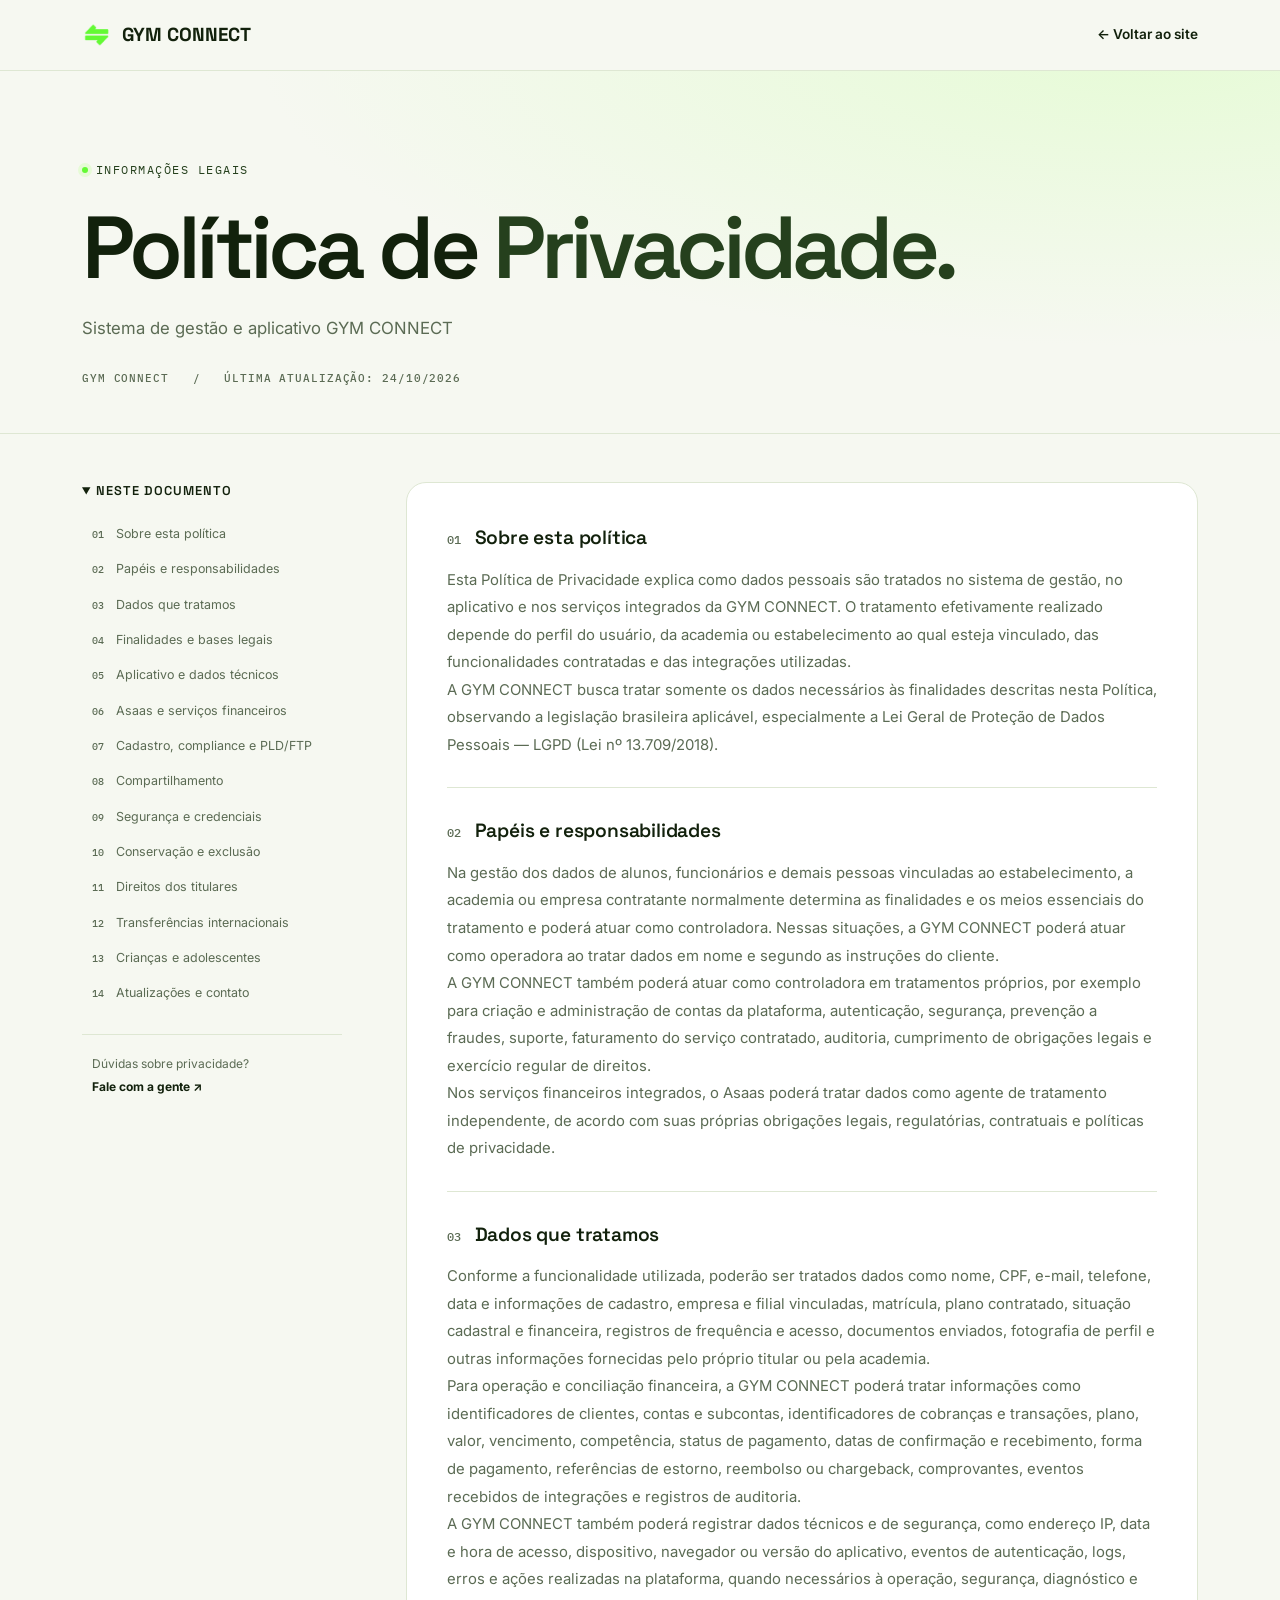
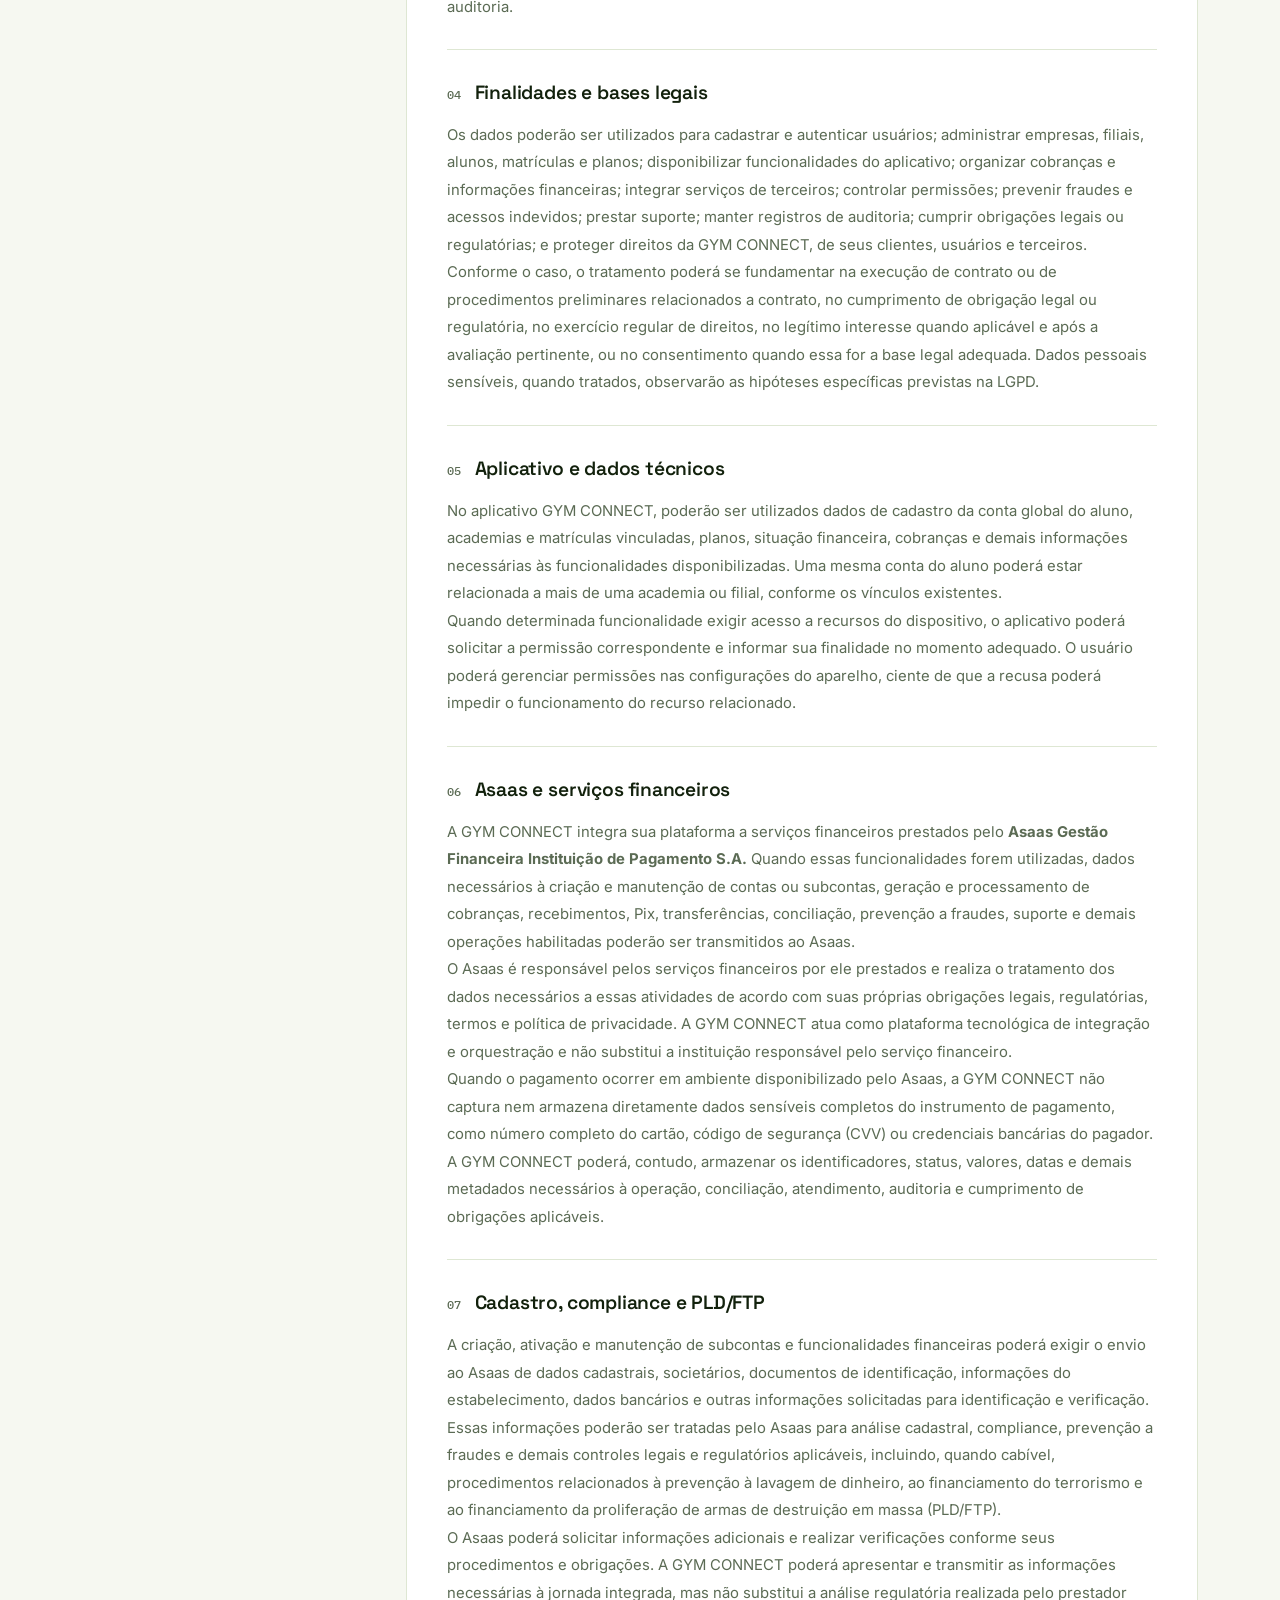
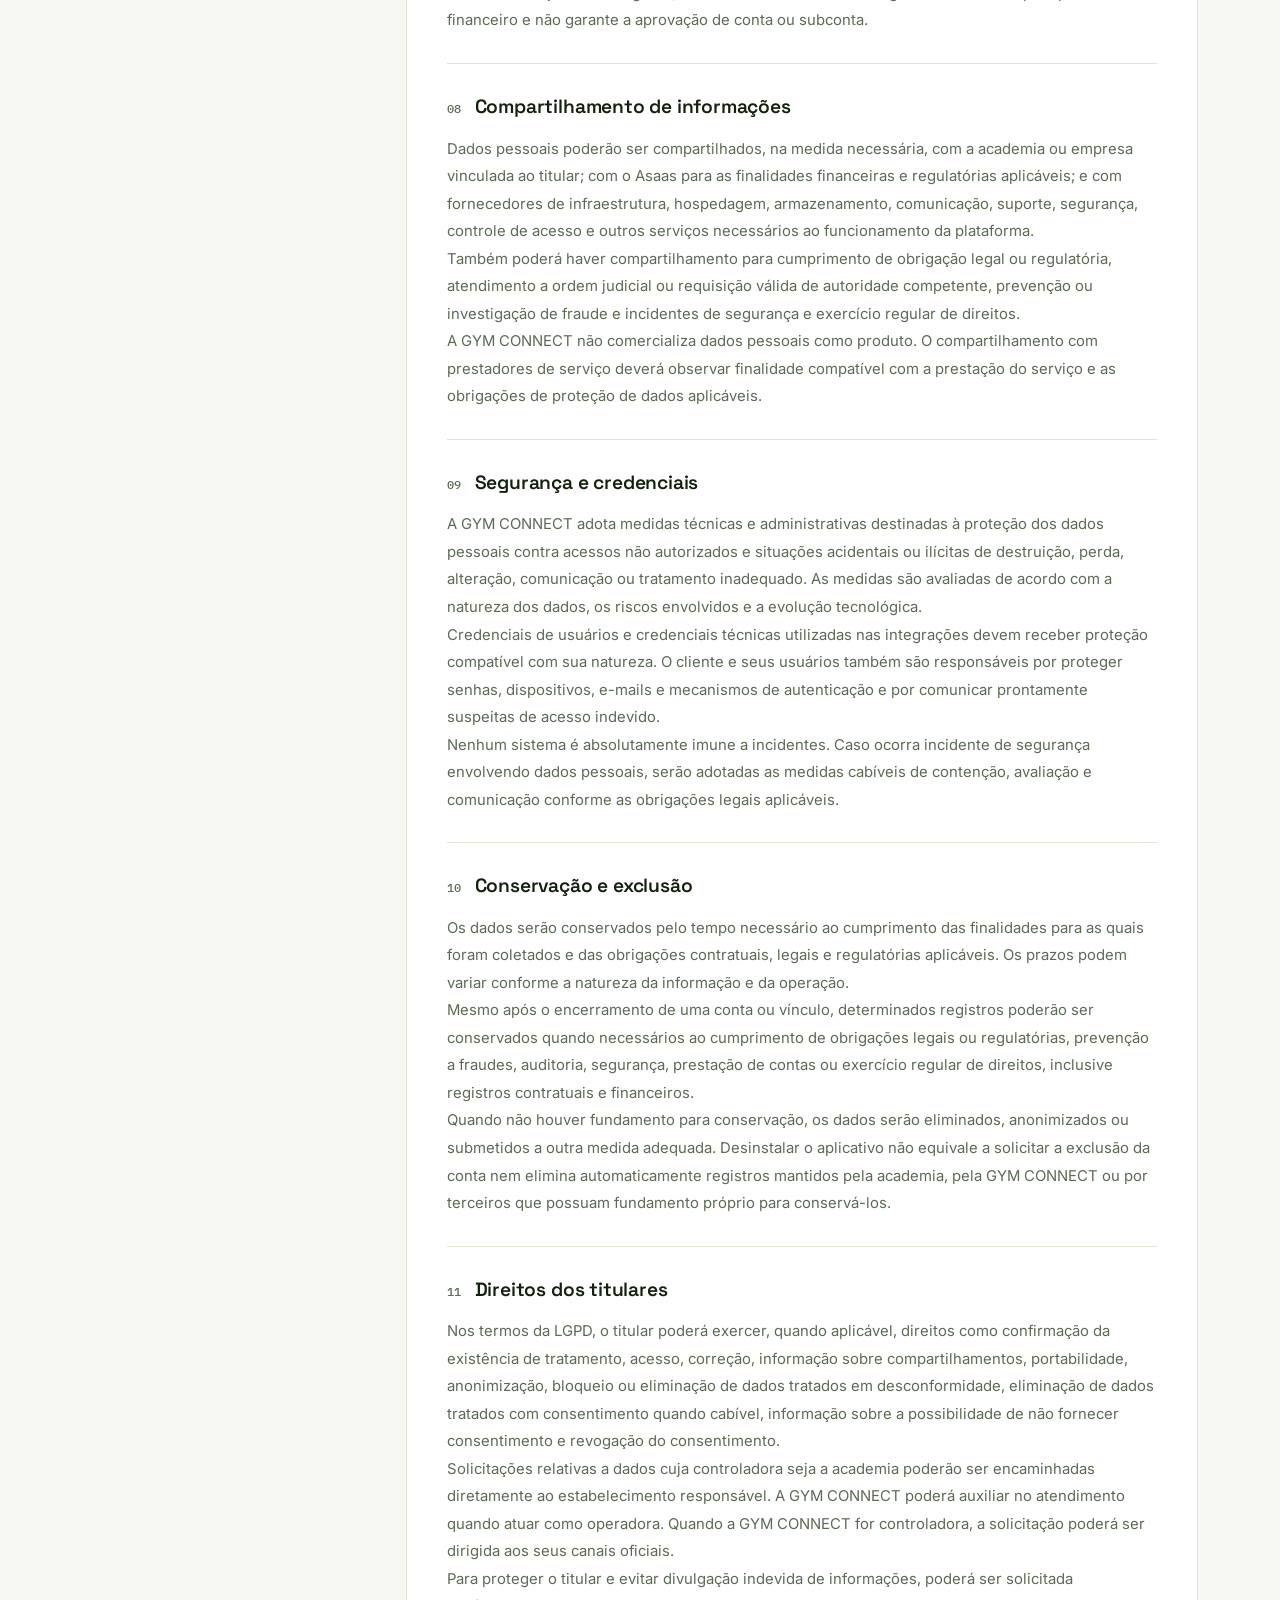
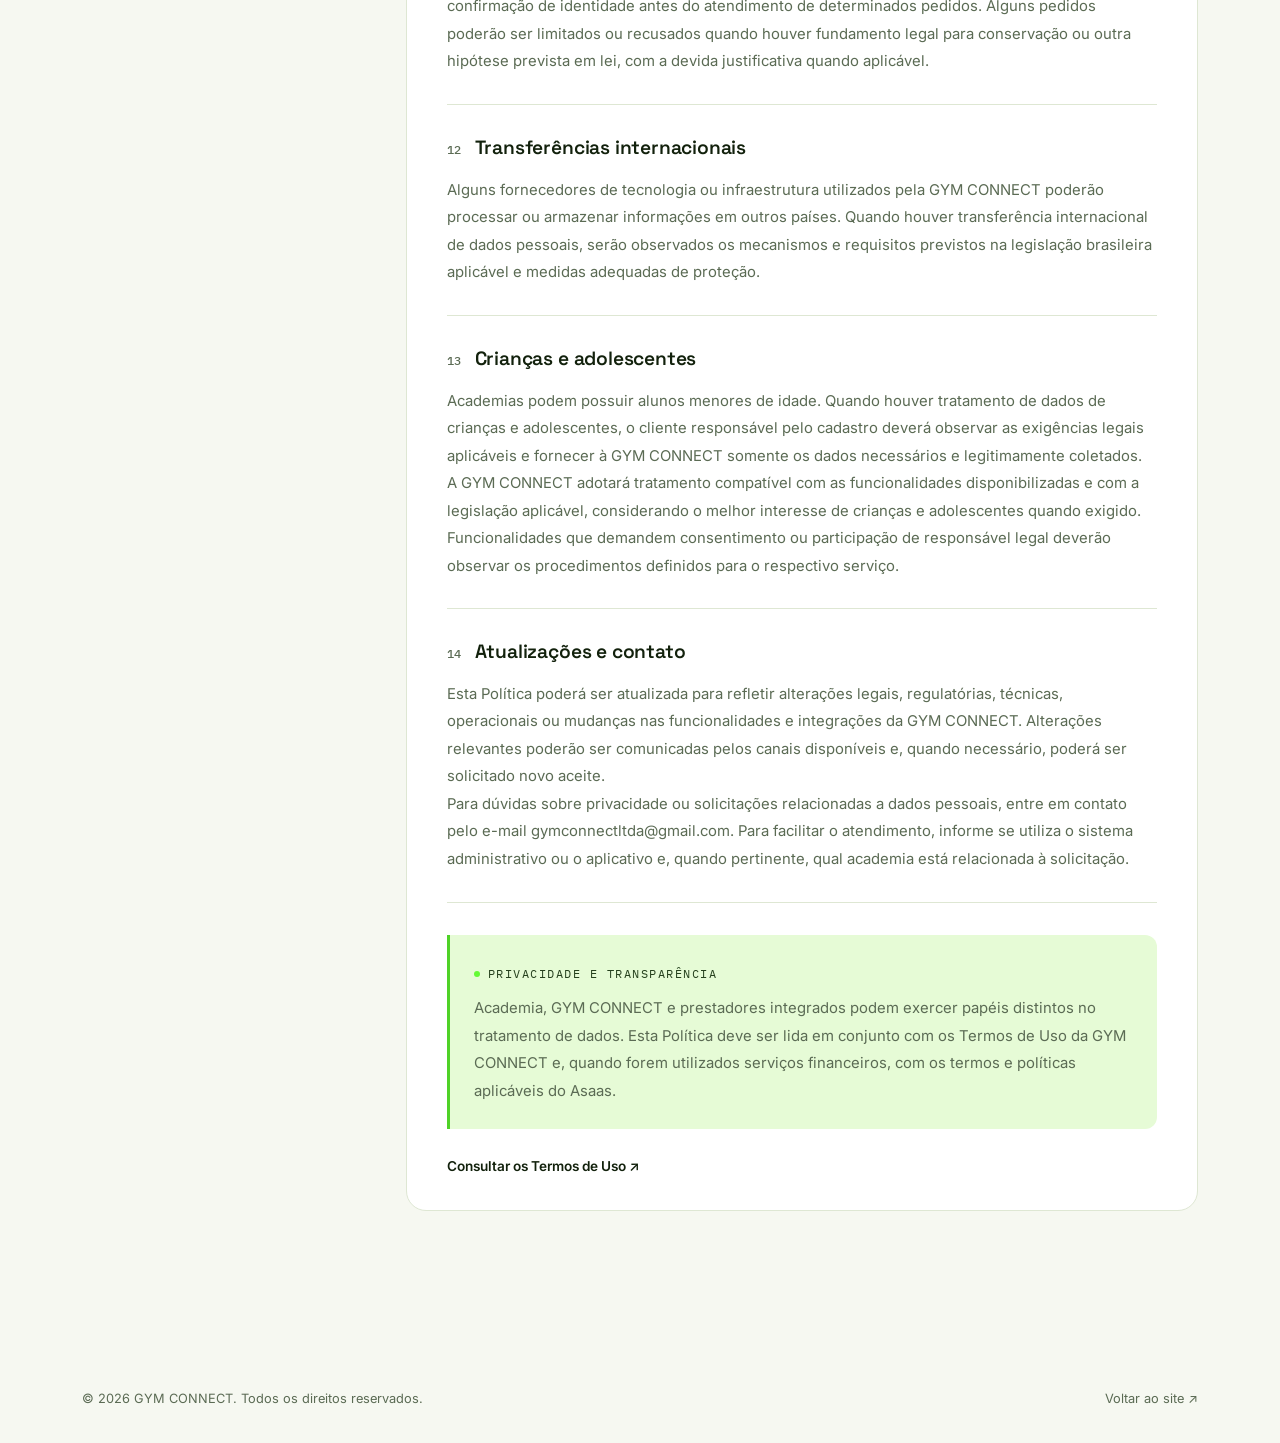
==== commit f2b02d5f: "feat: add new politica" ====
--- a/politica.html
+++ b/politica.html
@@ -2,11 +2,12 @@
 <html lang="pt-BR">
   <head>
     <meta charset="UTF-8" />
+    <link rel="icon" type="image/webp" href="./assets/img/logo.webp" />
     <meta name="viewport" content="width=device-width, initial-scale=1.0" />
     <title>Política de Privacidade — GYM CONNECT</title>
     <meta
       name="description"
-      content="Política de Privacidade do sistema e do aplicativo GYM CONNECT."
+      content="Política de Privacidade da plataforma e do aplicativo GYM CONNECT, incluindo integrações financeiras e tratamento de dados pessoais."
     />
     <link rel="preconnect" href="https://fonts.googleapis.com" />
     <link rel="preconnect" href="https://fonts.gstatic.com" crossorigin />
@@ -35,7 +36,7 @@
           <h1>Política de <span>Privacidade.</span></h1>
           <p>Sistema de gestão e aplicativo GYM CONNECT</p>
           <div class="legal-meta">
-            GYM CONNECT &nbsp; / &nbsp; Sistema e aplicativo
+            GYM CONNECT &nbsp; / &nbsp; Última atualização: 24/10/2026
           </div>
         </div>
       </div>
@@ -49,38 +50,61 @@
                   <a href="#visao-geral"><span>01</span> Sobre esta política</a>
                 </li>
                 <li>
-                  <a href="#sistema"><span>02</span> Sistema de gestão</a>
+                  <a href="#papeis"
+                    ><span>02</span> Papéis e responsabilidades</a
+                  >
+                </li>
+                <li>
+                  <a href="#dados"><span>03</span> Dados que tratamos</a>
+                </li>
+                <li>
+                  <a href="#finalidades"
+                    ><span>04</span> Finalidades e bases legais</a
+                  >
                 </li>
                 <li>
                   <a href="#aplicativo"
-                    ><span>03</span> Aplicativo GYM CONNECT</a
-                  >
-                </li>
-                <li>
-                  <a href="#permissoes"
-                    ><span>04</span> Permissões e dados técnicos</a
-                  >
-                </li>
-                <li>
-                  <a href="#responsaveis"
-                    ><span>05</span> Responsáveis e bases legais</a
+                    ><span>05</span> Aplicativo e dados técnicos</a
+                  >
+                </li>
+                <li>
+                  <a href="#financeiro"
+                    ><span>06</span> Asaas e serviços financeiros</a
+                  >
+                </li>
+                <li>
+                  <a href="#compliance"
+                    ><span>07</span> Cadastro, compliance e PLD/FTP</a
                   >
                 </li>
                 <li>
                   <a href="#compartilhamento"
-                    ><span>06</span> Compartilhamento de informações</a
-                  >
-                </li>
-                <li>
-                  <a href="#armazenamento"
-                    ><span>07</span> Segurança e conservação</a
-                  >
-                </li>
-                <li>
-                  <a href="#direitos"><span>08</span> Seus direitos</a>
-                </li>
-                <li>
-                  <a href="#contato"><span>09</span> Contato e atualizações</a>
+                    ><span>08</span> Compartilhamento</a
+                  >
+                </li>
+                <li>
+                  <a href="#seguranca"
+                    ><span>09</span> Segurança e credenciais</a
+                  >
+                </li>
+                <li>
+                  <a href="#retencao"><span>10</span> Conservação e exclusão</a>
+                </li>
+                <li>
+                  <a href="#direitos"><span>11</span> Direitos dos titulares</a>
+                </li>
+                <li>
+                  <a href="#transferencia"
+                    ><span>12</span> Transferências internacionais</a
+                  >
+                </li>
+                <li>
+                  <a href="#menores"><span>13</span> Crianças e adolescentes</a>
+                </li>
+                <li>
+                  <a href="#atualizacoes"
+                    ><span>14</span> Atualizações e contato</a
+                  >
                 </li>
               </ol>
             </details>
@@ -93,131 +117,339 @@
           <section id="visao-geral">
             <h2><span>01</span> Sobre esta política</h2>
             <p>
-              Esta Pol&#237;tica de Privacidade descreve como os dados pessoais
-              s&#227;o tratados no sistema de gest&#227;o e no aplicativo GYM
-              CONNECT. As informa&#231;&#245;es utilizadas dependem do perfil de
-              acesso, dos recursos contratados e dos dados fornecidos pelo
-              usu&#225;rio ou pela academia.
-            </p>
-          </section>
-          <section id="sistema">
-            <h2><span>02</span> Sistema de gestão</h2>
-            <p>
-              No sistema utilizado pelas academias, poder&#227;o ser tratados
-              dados de identifica&#231;&#227;o e contato de representantes,
-              funcion&#225;rios e alunos, al&#233;m de informa&#231;&#245;es de
-              matr&#237;cula, planos, pagamentos, frequ&#234;ncia e registros de
-              acesso. Esses dados s&#227;o utilizados para administrar a
-              academia, organizar cobran&#231;as, gerenciar permiss&#245;es e
-              prestar suporte.
-            </p>
-          </section>
+              Esta Política de Privacidade explica como dados pessoais são
+              tratados no sistema de gestão, no aplicativo e nos serviços
+              integrados da GYM CONNECT. O tratamento efetivamente realizado
+              depende do perfil do usuário, da academia ou estabelecimento ao
+              qual esteja vinculado, das funcionalidades contratadas e das
+              integrações utilizadas.
+            </p>
+            <p>
+              A GYM CONNECT busca tratar somente os dados necessários às
+              finalidades descritas nesta Política, observando a legislação
+              brasileira aplicável, especialmente a Lei Geral de Proteção de
+              Dados Pessoais — LGPD (Lei nº 13.709/2018).
+            </p>
+          </section>
+
+          <section id="papeis">
+            <h2><span>02</span> Papéis e responsabilidades</h2>
+            <p>
+              Na gestão dos dados de alunos, funcionários e demais pessoas
+              vinculadas ao estabelecimento, a academia ou empresa contratante
+              normalmente determina as finalidades e os meios essenciais do
+              tratamento e poderá atuar como controladora. Nessas situações, a
+              GYM CONNECT poderá atuar como operadora ao tratar dados em nome e
+              segundo as instruções do cliente.
+            </p>
+            <p>
+              A GYM CONNECT também poderá atuar como controladora em tratamentos
+              próprios, por exemplo para criação e administração de contas da
+              plataforma, autenticação, segurança, prevenção a fraudes, suporte,
+              faturamento do serviço contratado, auditoria, cumprimento de
+              obrigações legais e exercício regular de direitos.
+            </p>
+            <p>
+              Nos serviços financeiros integrados, o Asaas poderá tratar dados
+              como agente de tratamento independente, de acordo com suas
+              próprias obrigações legais, regulatórias, contratuais e políticas
+              de privacidade.
+            </p>
+          </section>
+
+          <section id="dados">
+            <h2><span>03</span> Dados que tratamos</h2>
+            <p>
+              Conforme a funcionalidade utilizada, poderão ser tratados dados
+              como nome, CPF, e-mail, telefone, data e informações de cadastro,
+              empresa e filial vinculadas, matrícula, plano contratado, situação
+              cadastral e financeira, registros de frequência e acesso,
+              documentos enviados, fotografia de perfil e outras informações
+              fornecidas pelo próprio titular ou pela academia.
+            </p>
+            <p>
+              Para operação e conciliação financeira, a GYM CONNECT poderá
+              tratar informações como identificadores de clientes, contas e
+              subcontas, identificadores de cobranças e transações, plano,
+              valor, vencimento, competência, status de pagamento, datas de
+              confirmação e recebimento, forma de pagamento, referências de
+              estorno, reembolso ou chargeback, comprovantes, eventos recebidos
+              de integrações e registros de auditoria.
+            </p>
+            <p>
+              A GYM CONNECT também poderá registrar dados técnicos e de
+              segurança, como endereço IP, data e hora de acesso, dispositivo,
+              navegador ou versão do aplicativo, eventos de autenticação, logs,
+              erros e ações realizadas na plataforma, quando necessários à
+              operação, segurança, diagnóstico e auditoria.
+            </p>
+          </section>
+
+          <section id="finalidades">
+            <h2><span>04</span> Finalidades e bases legais</h2>
+            <p>
+              Os dados poderão ser utilizados para cadastrar e autenticar
+              usuários; administrar empresas, filiais, alunos, matrículas e
+              planos; disponibilizar funcionalidades do aplicativo; organizar
+              cobranças e informações financeiras; integrar serviços de
+              terceiros; controlar permissões; prevenir fraudes e acessos
+              indevidos; prestar suporte; manter registros de auditoria; cumprir
+              obrigações legais ou regulatórias; e proteger direitos da GYM
+              CONNECT, de seus clientes, usuários e terceiros.
+            </p>
+            <p>
+              Conforme o caso, o tratamento poderá se fundamentar na execução de
+              contrato ou de procedimentos preliminares relacionados a contrato,
+              no cumprimento de obrigação legal ou regulatória, no exercício
+              regular de direitos, no legítimo interesse quando aplicável e após
+              a avaliação pertinente, ou no consentimento quando essa for a base
+              legal adequada. Dados pessoais sensíveis, quando tratados,
+              observarão as hipóteses específicas previstas na LGPD.
+            </p>
+          </section>
+
           <section id="aplicativo">
-            <h2><span>03</span> Aplicativo GYM CONNECT</h2>
-            <p>
-              No aplicativo, poder&#227;o ser utilizados dados de cadastro,
-              identifica&#231;&#227;o da academia vinculada,
-              informa&#231;&#245;es do plano e registros de
-              utiliza&#231;&#227;o, conforme os recursos dispon&#237;veis. A
-              finalidade &#233; permitir o acesso &#224; conta, a consulta de
-              informa&#231;&#245;es e a comunica&#231;&#227;o relacionada aos
-              servi&#231;os da academia.
-            </p>
-          </section>
-          <section id="permissoes">
-            <h2><span>04</span> Permissões e dados técnicos</h2>
-            <p>
-              Conforme a funcionalidade utilizada, o aplicativo poder&#225;
-              solicitar permiss&#245;es do dispositivo, explicando sua
-              finalidade no momento da solicita&#231;&#227;o. Voc&#234; pode
-              gerenci&#225;-las nas configura&#231;&#245;es do aparelho; a
-              recusa pode limitar o recurso correspondente. O sistema e o
-              aplicativo tamb&#233;m poder&#227;o registrar
-              informa&#231;&#245;es t&#233;cnicas de acesso, como endere&#231;o
-              IP, dispositivo e eventos de erro, para autentica&#231;&#227;o,
-              seguran&#231;a e diagn&#243;stico.
-            </p>
-          </section>
-          <section id="responsaveis">
-            <h2><span>05</span> Responsáveis e bases legais</h2>
-            <p>
-              A academia normalmente decide as finalidades do tratamento dos
-              dados de seus alunos, atuando como controladora, enquanto a GYM
-              CONNECT atua como operadora ao seguir suas instru&#231;&#245;es. A
-              GYM CONNECT poder&#225; atuar como controladora em
-              opera&#231;&#245;es pr&#243;prias, como administra&#231;&#227;o de
-              contas comerciais e suporte. Conforme a opera&#231;&#227;o, o
-              tratamento poder&#225; se apoiar na execu&#231;&#227;o de
-              contrato, no cumprimento de obriga&#231;&#227;o legal, no
-              leg&#237;timo interesse, quando cab&#237;vel, ou no consentimento,
-              quando exigido. Dados sens&#237;veis exigem fundamento legal
-              espec&#237;fico e cuidados adicionais.
-            </p>
-          </section>
+            <h2><span>05</span> Aplicativo e dados técnicos</h2>
+            <p>
+              No aplicativo GYM CONNECT, poderão ser utilizados dados de
+              cadastro da conta global do aluno, academias e matrículas
+              vinculadas, planos, situação financeira, cobranças e demais
+              informações necessárias às funcionalidades disponibilizadas. Uma
+              mesma conta do aluno poderá estar relacionada a mais de uma
+              academia ou filial, conforme os vínculos existentes.
+            </p>
+            <p>
+              Quando determinada funcionalidade exigir acesso a recursos do
+              dispositivo, o aplicativo poderá solicitar a permissão
+              correspondente e informar sua finalidade no momento adequado. O
+              usuário poderá gerenciar permissões nas configurações do aparelho,
+              ciente de que a recusa poderá impedir o funcionamento do recurso
+              relacionado.
+            </p>
+          </section>
+
+          <section id="financeiro">
+            <h2><span>06</span> Asaas e serviços financeiros</h2>
+            <p>
+              A GYM CONNECT integra sua plataforma a serviços financeiros
+              prestados pelo
+              <strong
+                >Asaas Gestão Financeira Instituição de Pagamento S.A.</strong
+              >
+              Quando essas funcionalidades forem utilizadas, dados necessários à
+              criação e manutenção de contas ou subcontas, geração e
+              processamento de cobranças, recebimentos, Pix, transferências,
+              conciliação, prevenção a fraudes, suporte e demais operações
+              habilitadas poderão ser transmitidos ao Asaas.
+            </p>
+            <p>
+              O Asaas é responsável pelos serviços financeiros por ele prestados
+              e realiza o tratamento dos dados necessários a essas atividades de
+              acordo com suas próprias obrigações legais, regulatórias, termos e
+              política de privacidade. A GYM CONNECT atua como plataforma
+              tecnológica de integração e orquestração e não substitui a
+              instituição responsável pelo serviço financeiro.
+            </p>
+            <p>
+              Quando o pagamento ocorrer em ambiente disponibilizado pelo Asaas,
+              a GYM CONNECT não captura nem armazena diretamente dados sensíveis
+              completos do instrumento de pagamento, como número completo do
+              cartão, código de segurança (CVV) ou credenciais bancárias do
+              pagador. A GYM CONNECT poderá, contudo, armazenar os
+              identificadores, status, valores, datas e demais metadados
+              necessários à operação, conciliação, atendimento, auditoria e
+              cumprimento de obrigações aplicáveis.
+            </p>
+          </section>
+
+          <section id="compliance">
+            <h2><span>07</span> Cadastro, compliance e PLD/FTP</h2>
+            <p>
+              A criação, ativação e manutenção de subcontas e funcionalidades
+              financeiras poderá exigir o envio ao Asaas de dados cadastrais,
+              societários, documentos de identificação, informações do
+              estabelecimento, dados bancários e outras informações solicitadas
+              para identificação e verificação.
+            </p>
+            <p>
+              Essas informações poderão ser tratadas pelo Asaas para análise
+              cadastral, compliance, prevenção a fraudes e demais controles
+              legais e regulatórios aplicáveis, incluindo, quando cabível,
+              procedimentos relacionados à prevenção à lavagem de dinheiro, ao
+              financiamento do terrorismo e ao financiamento da proliferação de
+              armas de destruição em massa (PLD/FTP).
+            </p>
+            <p>
+              O Asaas poderá solicitar informações adicionais e realizar
+              verificações conforme seus procedimentos e obrigações. A GYM
+              CONNECT poderá apresentar e transmitir as informações necessárias
+              à jornada integrada, mas não substitui a análise regulatória
+              realizada pelo prestador financeiro e não garante a aprovação de
+              conta ou subconta.
+            </p>
+          </section>
+
           <section id="compartilhamento">
-            <h2><span>06</span> Compartilhamento de informações</h2>
-            <p>
-              Os dados poder&#227;o ser compartilhados com a academia vinculada
-              e com fornecedores necess&#225;rios &#224; opera&#231;&#227;o,
-              como servi&#231;os de hospedagem, suporte, pagamentos e controle
-              de acesso, conforme a integra&#231;&#227;o utilizada e a
-              finalidade do servi&#231;o. Tamb&#233;m poder&#225; haver
-              fornecimento de informa&#231;&#245;es para cumprimento de
-              obriga&#231;&#245;es legais ou determina&#231;&#245;es de
-              autoridades competentes. Provedores de pagamento podem tratar
-              informa&#231;&#245;es diretamente, conforme suas pr&#243;prias
-              pol&#237;ticas.
-            </p>
-          </section>
-          <section id="armazenamento">
-            <h2><span>07</span> Segurança e conservação</h2>
-            <p>
-              A GYM CONNECT adota medidas t&#233;cnicas e administrativas
-              voltadas &#224; prote&#231;&#227;o dos dados. As
-              informa&#231;&#245;es devem ser conservadas pelo per&#237;odo
-              necess&#225;rio &#224;s finalidades do servi&#231;o e ao
-              cumprimento de obriga&#231;&#245;es legais ou ao exerc&#237;cio de
-              direitos. Encerrada a necessidade, ser&#227;o eliminadas ou
-              anonimizadas, ressalvadas as hip&#243;teses legais de
-              conserva&#231;&#227;o. Desinstalar o aplicativo n&#227;o equivale
-              a solicitar a exclus&#227;o da conta ou dos registros mantidos
-              pela academia.
-            </p>
-          </section>
+            <h2><span>08</span> Compartilhamento de informações</h2>
+            <p>
+              Dados pessoais poderão ser compartilhados, na medida necessária,
+              com a academia ou empresa vinculada ao titular; com o Asaas para
+              as finalidades financeiras e regulatórias aplicáveis; e com
+              fornecedores de infraestrutura, hospedagem, armazenamento,
+              comunicação, suporte, segurança, controle de acesso e outros
+              serviços necessários ao funcionamento da plataforma.
+            </p>
+            <p>
+              Também poderá haver compartilhamento para cumprimento de obrigação
+              legal ou regulatória, atendimento a ordem judicial ou requisição
+              válida de autoridade competente, prevenção ou investigação de
+              fraude e incidentes de segurança e exercício regular de direitos.
+            </p>
+            <p>
+              A GYM CONNECT não comercializa dados pessoais como produto. O
+              compartilhamento com prestadores de serviço deverá observar
+              finalidade compatível com a prestação do serviço e as obrigações
+              de proteção de dados aplicáveis.
+            </p>
+          </section>
+
+          <section id="seguranca">
+            <h2><span>09</span> Segurança e credenciais</h2>
+            <p>
+              A GYM CONNECT adota medidas técnicas e administrativas destinadas
+              à proteção dos dados pessoais contra acessos não autorizados e
+              situações acidentais ou ilícitas de destruição, perda, alteração,
+              comunicação ou tratamento inadequado. As medidas são avaliadas de
+              acordo com a natureza dos dados, os riscos envolvidos e a evolução
+              tecnológica.
+            </p>
+            <p>
+              Credenciais de usuários e credenciais técnicas utilizadas nas
+              integrações devem receber proteção compatível com sua natureza. O
+              cliente e seus usuários também são responsáveis por proteger
+              senhas, dispositivos, e-mails e mecanismos de autenticação e por
+              comunicar prontamente suspeitas de acesso indevido.
+            </p>
+            <p>
+              Nenhum sistema é absolutamente imune a incidentes. Caso ocorra
+              incidente de segurança envolvendo dados pessoais, serão adotadas
+              as medidas cabíveis de contenção, avaliação e comunicação conforme
+              as obrigações legais aplicáveis.
+            </p>
+          </section>
+
+          <section id="retencao">
+            <h2><span>10</span> Conservação e exclusão</h2>
+            <p>
+              Os dados serão conservados pelo tempo necessário ao cumprimento
+              das finalidades para as quais foram coletados e das obrigações
+              contratuais, legais e regulatórias aplicáveis. Os prazos podem
+              variar conforme a natureza da informação e da operação.
+            </p>
+            <p>
+              Mesmo após o encerramento de uma conta ou vínculo, determinados
+              registros poderão ser conservados quando necessários ao
+              cumprimento de obrigações legais ou regulatórias, prevenção a
+              fraudes, auditoria, segurança, prestação de contas ou exercício
+              regular de direitos, inclusive registros contratuais e
+              financeiros.
+            </p>
+            <p>
+              Quando não houver fundamento para conservação, os dados serão
+              eliminados, anonimizados ou submetidos a outra medida adequada.
+              Desinstalar o aplicativo não equivale a solicitar a exclusão da
+              conta nem elimina automaticamente registros mantidos pela
+              academia, pela GYM CONNECT ou por terceiros que possuam fundamento
+              próprio para conservá-los.
+            </p>
+          </section>
+
           <section id="direitos">
-            <h2><span>08</span> Seus direitos</h2>
-            <p>
-              Voc&#234; pode solicitar confirma&#231;&#227;o do tratamento,
-              acesso e corre&#231;&#227;o de dados, informa&#231;&#245;es sobre
-              compartilhamento e, nos casos previstos em lei, portabilidade,
-              anonimiza&#231;&#227;o, bloqueio ou exclus&#227;o. Tamb&#233;m
-              pode revogar o consentimento quando essa for a base utilizada.
-              Solicita&#231;&#245;es sobre registros de matr&#237;cula,
-              cobran&#231;a e frequ&#234;ncia podem ser dirigidas &#224;
-              academia respons&#225;vel. A GYM CONNECT poder&#225; auxiliar no
-              encaminhamento e solicitar informa&#231;&#245;es necess&#225;rias
-              para confirmar sua identidade.
-            </p>
-          </section>
-          <section id="contato">
-            <h2><span>09</span> Contato e atualizações</h2>
-            <p>
-              Para d&#250;vidas sobre privacidade ou solicita&#231;&#245;es
-              relacionadas aos seus dados, entre em contato pelo e-mail
-              gymconnectltda@gmail.com, informando se utiliza o sistema ou o
-              aplicativo e qual &#233; a academia vinculada. Esta pol&#237;tica
-              poder&#225; ser atualizada para refletir mudan&#231;as nos
-              servi&#231;os ou na legisla&#231;&#227;o; altera&#231;&#245;es
-              relevantes ser&#227;o comunicadas pelos canais dispon&#237;veis.
-            </p>
-          </section>
+            <h2><span>11</span> Direitos dos titulares</h2>
+            <p>
+              Nos termos da LGPD, o titular poderá exercer, quando aplicável,
+              direitos como confirmação da existência de tratamento, acesso,
+              correção, informação sobre compartilhamentos, portabilidade,
+              anonimização, bloqueio ou eliminação de dados tratados em
+              desconformidade, eliminação de dados tratados com consentimento
+              quando cabível, informação sobre a possibilidade de não fornecer
+              consentimento e revogação do consentimento.
+            </p>
+            <p>
+              Solicitações relativas a dados cuja controladora seja a academia
+              poderão ser encaminhadas diretamente ao estabelecimento
+              responsável. A GYM CONNECT poderá auxiliar no atendimento quando
+              atuar como operadora. Quando a GYM CONNECT for controladora, a
+              solicitação poderá ser dirigida aos seus canais oficiais.
+            </p>
+            <p>
+              Para proteger o titular e evitar divulgação indevida de
+              informações, poderá ser solicitada confirmação de identidade antes
+              do atendimento de determinados pedidos. Alguns pedidos poderão ser
+              limitados ou recusados quando houver fundamento legal para
+              conservação ou outra hipótese prevista em lei, com a devida
+              justificativa quando aplicável.
+            </p>
+          </section>
+
+          <section id="transferencia">
+            <h2><span>12</span> Transferências internacionais</h2>
+            <p>
+              Alguns fornecedores de tecnologia ou infraestrutura utilizados
+              pela GYM CONNECT poderão processar ou armazenar informações em
+              outros países. Quando houver transferência internacional de dados
+              pessoais, serão observados os mecanismos e requisitos previstos na
+              legislação brasileira aplicável e medidas adequadas de proteção.
+            </p>
+          </section>
+
+          <section id="menores">
+            <h2><span>13</span> Crianças e adolescentes</h2>
+            <p>
+              Academias podem possuir alunos menores de idade. Quando houver
+              tratamento de dados de crianças e adolescentes, o cliente
+              responsável pelo cadastro deverá observar as exigências legais
+              aplicáveis e fornecer à GYM CONNECT somente os dados necessários e
+              legitimamente coletados.
+            </p>
+            <p>
+              A GYM CONNECT adotará tratamento compatível com as funcionalidades
+              disponibilizadas e com a legislação aplicável, considerando o
+              melhor interesse de crianças e adolescentes quando exigido.
+              Funcionalidades que demandem consentimento ou participação de
+              responsável legal deverão observar os procedimentos definidos para
+              o respectivo serviço.
+            </p>
+          </section>
+
+          <section id="atualizacoes">
+            <h2><span>14</span> Atualizações e contato</h2>
+            <p>
+              Esta Política poderá ser atualizada para refletir alterações
+              legais, regulatórias, técnicas, operacionais ou mudanças nas
+              funcionalidades e integrações da GYM CONNECT. Alterações
+              relevantes poderão ser comunicadas pelos canais disponíveis e,
+              quando necessário, poderá ser solicitado novo aceite.
+            </p>
+            <p>
+              Para dúvidas sobre privacidade ou solicitações relacionadas a
+              dados pessoais, entre em contato pelo e-mail
+              <a href="mailto:gymconnectltda@gmail.com"
+                >gymconnectltda@gmail.com</a
+              >. Para facilitar o atendimento, informe se utiliza o sistema
+              administrativo ou o aplicativo e, quando pertinente, qual academia
+              está relacionada à solicitação.
+            </p>
+          </section>
+
           <div class="acceptance">
-            <span class="eyebrow">Fale com a GYM CONNECT</span>
-            <p>
-              Para assuntos de privacidade, envie sua solicitação para
-              <a href="mailto:gymconnectltda@gmail.com"
-                ><strong>gymconnectltda@gmail.com</strong></a
-              >.
+            <span class="eyebrow">Privacidade e transparência</span>
+            <p>
+              Academia, GYM CONNECT e prestadores integrados podem exercer
+              papéis distintos no tratamento de dados. Esta Política deve ser
+              lida em conjunto com os Termos de Uso da GYM CONNECT e, quando
+              forem utilizados serviços financeiros, com os termos e políticas
+              aplicáveis do Asaas.
             </p>
           </div>
           <a class="back" href="./termos.html">Consultar os Termos de Uso ↗</a>
